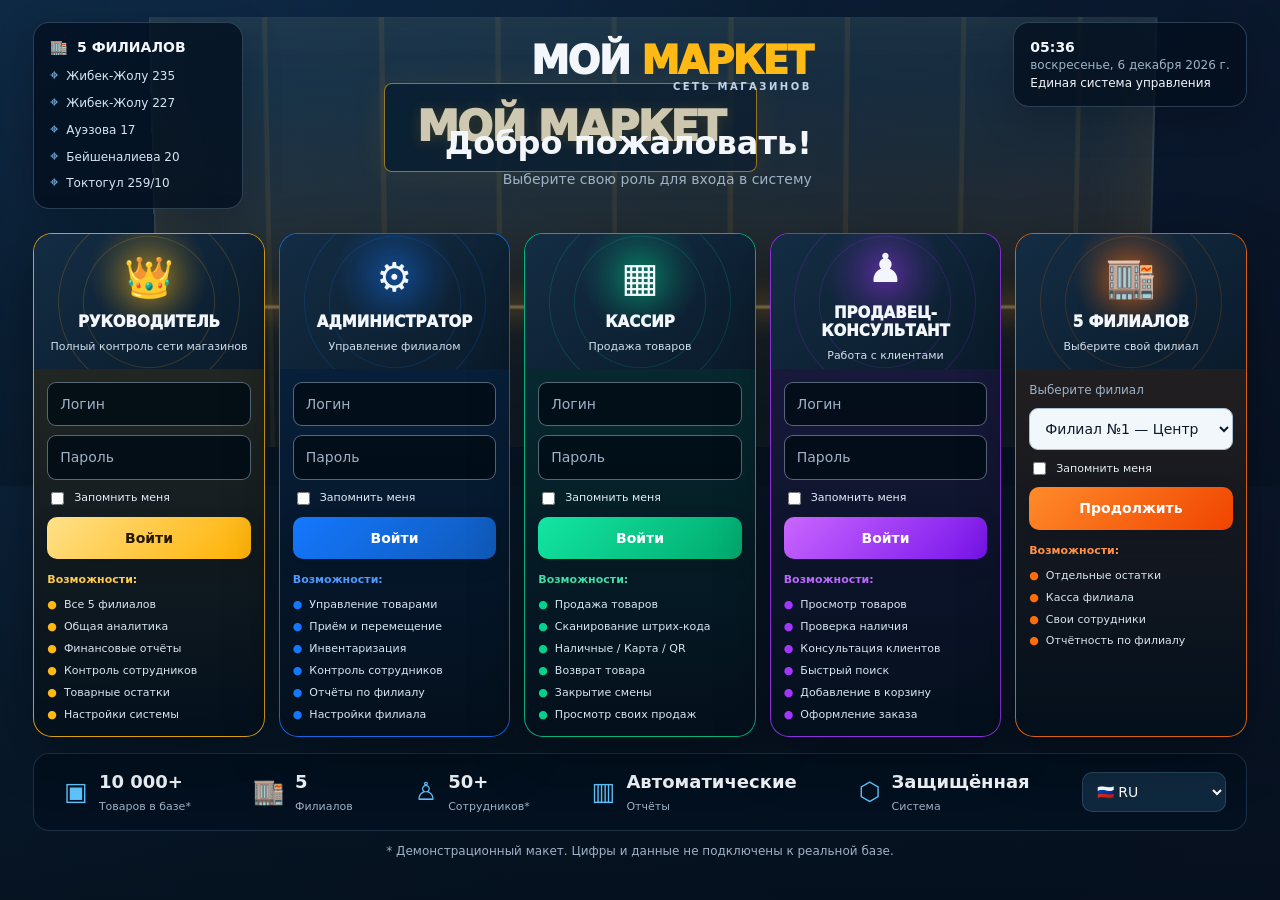
==== index.html @ 7954edba "Add files via upload" ====
<!doctype html>
<html lang="ru">
<head>
<meta charset="utf-8">
<meta name="viewport" content="width=device-width, initial-scale=1">
<meta name="theme-color" content="#071525">
<title>МОЙ МАРКЕТ PRO — прототип</title>
<style>
:root{--bg:#071321;--panel:#0b1d30;--panel2:#102841;--line:rgba(151,190,225,.19);--text:#f3f7fb;--muted:#9eb2c7;--gold:#ffb914;--blue:#1478ff;--green:#00d28b;--purple:#a435ff;--orange:#ff6d0a;--danger:#ff5364;--radius:18px;--shadow:0 18px 55px rgba(0,0,0,.28)}
*{box-sizing:border-box}html{min-height:100%;background:var(--bg)}body{margin:0;color:var(--text);font:14px/1.45 Inter,ui-sans-serif,system-ui,-apple-system,"Segoe UI",Roboto,Arial,sans-serif;background:radial-gradient(ellipse at 12% -5%,#1a4775 0,transparent 34%),radial-gradient(ellipse at 96% 5%,#26355e 0,transparent 27%),linear-gradient(145deg,#071321,#0a1b2e 55%,#081321);min-height:100vh}button,input,select{font:inherit}button{cursor:pointer}button:focus-visible,input:focus-visible,select:focus-visible{outline:2px solid #67b7ff;outline-offset:2px}.hidden{display:none!important}.muted{color:var(--muted)}.small{font-size:12px}.eyebrow{letter-spacing:.14em;text-transform:uppercase;color:#8fc9ff;font-size:11px;font-weight:800}.brand{font-weight:950;letter-spacing:-.04em;font-size:clamp(25px,3vw,40px);line-height:1}.brand span{color:var(--gold)}.brand-sub{font-size:10px;letter-spacing:.25em;font-weight:800;color:#c0d4e9;text-transform:uppercase}.glass{background:linear-gradient(145deg,rgba(12,32,53,.88),rgba(5,18,31,.9));border:1px solid var(--line);box-shadow:var(--shadow);backdrop-filter:blur(18px)}
/* Login */
.login-wrap{min-height:100vh;padding:22px clamp(12px,2.6vw,36px) 18px;position:relative;isolation:isolate;overflow:hidden}.login-wrap:before{content:"";position:absolute;inset:0;z-index:-2;background:linear-gradient(180deg,rgba(3,13,24,.03),rgba(3,13,24,.8)),linear-gradient(110deg,#143658,#0b2036 50%,#111c36)}.store-scene{position:absolute;z-index:-1;inset:0 0 auto;height:54vh;min-height:360px;overflow:hidden;opacity:.8;pointer-events:none;background:linear-gradient(90deg,rgba(2,11,21,.32),rgba(3,11,22,.08),rgba(2,11,21,.3))}.store-scene:before{content:"";position:absolute;left:12%;right:10%;top:4%;height:88%;border:2px solid rgba(175,209,238,.18);border-bottom:0;transform:perspective(700px) rotateX(-2deg);background:repeating-linear-gradient(90deg,transparent 0 11%,rgba(255,183,53,.1) 11.2% 11.6%),linear-gradient(180deg,rgba(29,65,94,.55),rgba(255,173,54,.15) 62%,rgba(8,23,38,.6));box-shadow:inset 0 0 75px rgba(255,185,54,.12)}.store-scene:after{content:"МОЙ МАРКЕТ";position:absolute;top:17%;left:30%;padding:13px 32px;border:1px solid rgba(255,186,34,.7);border-radius:8px;background:linear-gradient(115deg,rgba(10,30,48,.95),rgba(17,34,48,.85));color:#fff2d0;font-size:clamp(20px,4vw,42px);font-weight:950;letter-spacing:-.04em;text-shadow:0 2px 14px rgba(255,179,0,.22);box-shadow:0 0 32px rgba(255,174,21,.1)}.store-scene .light{position:absolute;height:2px;background:#ffd179;filter:blur(1px);box-shadow:0 0 24px 6px rgba(255,171,52,.45);top:63%;left:7%;right:5%}.login-top{display:flex;justify-content:space-between;gap:18px;align-items:flex-start;max-width:1580px;margin:0 auto 24px}.branch-glance,.time-glance{border:1px solid rgba(157,194,228,.25);background:rgba(3,16,30,.8);padding:14px 16px;border-radius:16px;min-width:210px;box-shadow:0 12px 40px #0003}.branch-glance strong{font-size:14px}.branch-list{display:grid;gap:5px;margin-top:8px;color:#d7e5f2;font-size:12px}.branch-list span:before{content:"⌖";color:#8bc7ff;margin-right:8px;font-size:15px}.welcome{text-align:right;align-self:center}.welcome h1{font-size:clamp(20px,2.5vw,32px);margin:0 0 3px}.role-grid{display:grid;grid-template-columns:repeat(5,minmax(0,1fr));gap:14px;max-width:1580px;margin:0 auto;align-items:stretch}.role-card{--accent:var(--gold);border:1px solid color-mix(in srgb,var(--accent),transparent 18%);border-radius:19px;overflow:hidden;background:linear-gradient(180deg,color-mix(in srgb,var(--accent),#081727 85%),rgba(4,16,28,.96));box-shadow:0 18px 55px #0005;min-width:0;display:flex;flex-direction:column;position:relative;transition:transform .2s,border-color .2s,box-shadow .2s}.role-card:hover{transform:translateY(-4px);box-shadow:0 25px 65px #0008}.role-art{height:135px;display:flex;align-items:center;justify-content:center;flex-direction:column;gap:8px;position:relative;overflow:hidden;background:radial-gradient(circle at 50% 30%,color-mix(in srgb,var(--accent),transparent 65%),transparent 40%),linear-gradient(145deg,#142d44,#0a1b2b)}.role-art:before,.role-art:after{content:"";position:absolute;border:1px solid color-mix(in srgb,var(--accent),transparent 70%);border-radius:50%;width:180px;height:180px;transform:rotate(-24deg);opacity:.6}.role-art:after{width:130px;height:130px}.role-icon{font-size:40px;z-index:1;filter:drop-shadow(0 0 14px color-mix(in srgb,var(--accent),transparent 50%))}.role-name{font-weight:950;font-size:15px;text-align:center;line-height:1.15;z-index:1}.role-desc{font-size:11px;color:#d1dfed;text-align:center;z-index:1}.role-body{padding:13px;display:flex;flex-direction:column;gap:9px;flex:1}.field{width:100%;background:rgba(2,12,22,.86);border:1px solid rgba(188,214,235,.45);border-radius:9px;color:#fff;padding:11px 12px;min-width:0}.field::placeholder{color:#9fb1c5}.remember{font-size:11px;display:flex;gap:7px;align-items:center;color:#e2edf7}.remember input{accent-color:var(--accent)}.btn{border:0;border-radius:10px;padding:11px 13px;color:white;font-weight:850;background:linear-gradient(135deg,var(--blue),#0955d4);box-shadow:0 6px 20px #0002;transition:filter .15s,transform .15s}.btn:hover{filter:brightness(1.1);transform:translateY(-1px)}.btn.gold{color:#251800;background:linear-gradient(135deg,#ffe18a,#ffb100)}.btn.green{background:linear-gradient(135deg,#13e6a2,#00a96d)}.btn.purple{background:linear-gradient(135deg,#ca66ff,#7613ea)}.btn.orange{background:linear-gradient(135deg,#ff8b2a,#f04400)}.btn.dark{background:#142b42;border:1px solid var(--line);box-shadow:none}.feature-title{font-size:11px;font-weight:900;color:color-mix(in srgb,var(--accent),white 25%);margin:4px 0 0}.features{display:grid;gap:6px;font-size:11px;color:#d7e5f1}.features div{display:flex;gap:7px;align-items:flex-start}.features b{color:var(--accent)}.branch-select{width:100%;background:#f2f7fb;color:#0c1b2b;padding:11px;border-radius:9px;border:1px solid #a9bfd2}.login-footer{max-width:1580px;margin:16px auto 0;border:1px solid var(--line);border-radius:16px;background:rgba(3,17,31,.88);padding:15px 20px;display:flex;align-items:center;justify-content:space-between;gap:12px;flex-wrap:wrap}.footer-stat{display:flex;gap:11px;align-items:center;padding:0 10px}.footer-stat .ico{font-size:25px;color:#60c5ff}.footer-stat strong{font-size:18px;display:block}.footer-stat span{font-size:11px;color:var(--muted)}.lang-select{background:#10283e;color:#fff;border:1px solid var(--line);padding:10px;border-radius:10px}
/* App */
.app-shell{min-height:100vh;display:grid;grid-template-columns:245px minmax(0,1fr)}.sidebar{background:rgba(4,16,29,.96);border-right:1px solid var(--line);padding:22px 14px;position:sticky;top:0;height:100vh;overflow:auto;display:flex;flex-direction:column;gap:22px}.side-brand{padding:0 10px}.side-brand .brand{font-size:25px}.side-label{font-size:10px;color:#7593af;font-weight:900;letter-spacing:.15em;text-transform:uppercase;padding:0 12px}.nav{display:grid;gap:5px}.nav button{display:flex;align-items:center;gap:12px;text-align:left;color:#b6c8d9;border:1px solid transparent;background:transparent;border-radius:10px;padding:11px 12px}.nav button .nav-ico{width:20px;text-align:center;font-size:17px}.nav button:hover,.nav button.active{background:linear-gradient(90deg,rgba(20,120,255,.23),rgba(20,120,255,.06));color:#fff;border-color:rgba(82,160,255,.18)}.nav button.active{box-shadow:inset 3px 0 #2785ff}.side-user{margin-top:auto;border:1px solid var(--line);background:#0b1f33;border-radius:13px;padding:12px;display:flex;gap:10px;align-items:center}.avatar{width:36px;height:36px;border-radius:12px;display:grid;place-items:center;background:linear-gradient(135deg,#ffcf51,#ee8e05);color:#271800;font-weight:950}.topbar{height:76px;border-bottom:1px solid var(--line);display:flex;align-items:center;justify-content:space-between;gap:15px;padding:0 clamp(16px,2.5vw,34px);background:rgba(5,19,33,.7);position:sticky;top:0;z-index:5;backdrop-filter:blur(15px)}.top-title{font-weight:900;font-size:18px}.top-actions{display:flex;gap:9px;align-items:center}.pill{display:inline-flex;gap:7px;align-items:center;border:1px solid var(--line);background:#10263b;color:#d8e5f0;padding:8px 11px;border-radius:10px;font-size:12px}.online-dot{width:7px;height:7px;border-radius:50%;background:#00d28b;box-shadow:0 0 10px #00d28b}.app-main{min-width:0}.content{padding:24px clamp(14px,2.4vw,32px) 40px;max-width:1800px;margin:auto}.page-head{display:flex;justify-content:space-between;align-items:flex-start;gap:18px;margin-bottom:21px;flex-wrap:wrap}.page-head h1{font-size:clamp(23px,2.3vw,34px);margin:0 0 4px;letter-spacing:-.03em}.page-head p{margin:0;color:var(--muted)}.actions{display:flex;gap:8px;align-items:center;flex-wrap:wrap}.select,.search{background:#0b1c2e;color:#eff7ff;border:1px solid var(--line);border-radius:10px;padding:10px 12px}.search{min-width:min(280px,100%)}.metric-grid{display:grid;grid-template-columns:repeat(4,minmax(0,1fr));gap:13px;margin-bottom:17px}.metric{background:linear-gradient(145deg,#112940,#0a1b2d);border:1px solid var(--line);border-radius:15px;padding:17px;min-width:0;position:relative;overflow:hidden}.metric:after{content:"";position:absolute;width:95px;height:95px;border-radius:50%;right:-38px;top:-42px;background:var(--glow,rgba(20,120,255,.12));filter:blur(3px)}.metric-top{color:#a7bbce;font-size:12px;display:flex;align-items:center;justify-content:space-between;gap:8px}.metric-icon{font-size:19px}.metric-value{font-size:clamp(21px,2.2vw,30px);font-weight:950;letter-spacing:-.03em;margin:12px 0 5px}.trend{font-size:11px;color:#16e5a2}.metric-note{font-size:11px;color:var(--muted)}.panels{display:grid;grid-template-columns:minmax(0,1.55fr) minmax(260px,1fr);gap:14px;margin-bottom:16px}.panel{background:linear-gradient(145deg,rgba(15,37,58,.96),rgba(8,24,40,.96));border:1px solid var(--line);border-radius:15px;min-width:0;overflow:hidden}.panel-head{padding:15px 17px;border-bottom:1px solid var(--line);display:flex;align-items:center;justify-content:space-between;gap:10px}.panel-head h3{margin:0;font-size:14px}.panel-body{padding:16px}.chart{height:205px;display:flex;align-items:flex-end;gap:clamp(7px,1.2vw,18px);padding:12px 6px 23px;border-bottom:1px solid #28415a;background:repeating-linear-gradient(to bottom,transparent 0 48px,rgba(122,163,197,.12) 49px 50px);position:relative}.bar-group{height:100%;flex:1;display:flex;align-items:flex-end;gap:4px;position:relative;min-width:0}.bar{flex:1;min-width:5px;border-radius:5px 5px 1px 1px;background:linear-gradient(180deg,#55b8ff,#116df2);box-shadow:0 0 15px rgba(30,127,255,.15)}.bar.alt{background:linear-gradient(180deg,#17e7ae,#009b70)}.bar-label{position:absolute;bottom:-21px;left:50%;transform:translateX(-50%);font-size:10px;color:#8fa8bf;white-space:nowrap}.legend{display:flex;gap:16px;font-size:11px;color:#b2c4d5}.legend span:before{content:"";display:inline-block;width:8px;height:8px;border-radius:3px;background:#2588ff;margin-right:6px}.legend span+span:before{background:#00d39b}.branch-performance{display:grid;gap:15px}.branch-row{display:grid;grid-template-columns:80px minmax(0,1fr) 85px;gap:10px;align-items:center;font-size:12px}.branch-track{height:8px;background:#20374d;border-radius:99px;overflow:hidden}.branch-fill{height:100%;border-radius:99px;background:linear-gradient(90deg,#1677ff,#53c8ff)}.branch-val{text-align:right;color:#eaf4fd;font-weight:800;font-size:11px}.table-wrap{overflow:auto}table{border-collapse:collapse;width:100%;min-width:650px}th,td{padding:12px 13px;text-align:left;border-bottom:1px solid rgba(145,182,213,.13);white-space:nowrap}th{font-size:10px;text-transform:uppercase;letter-spacing:.07em;color:#8ba5bc;background:rgba(4,17,29,.35)}td{font-size:12px;color:#d9e6f2}tbody tr:hover{background:#102a43}.product-cell{display:flex;align-items:center;gap:10px}.product-thumb{width:38px;height:38px;border-radius:10px;border:1px solid var(--line);background:linear-gradient(145deg,#203d56,#10253a);display:grid;place-items:center;font-size:20px;flex-shrink:0}.badge{display:inline-flex;align-items:center;border-radius:7px;padding:4px 7px;font-size:10px;font-weight:800}.badge.good{color:#31e6a9;background:rgba(0,210,139,.12)}.badge.warn{color:#ffd267;background:rgba(255,185,20,.13)}.badge.bad{color:#ff8891;background:rgba(255,83,100,.13)}.table-actions{display:flex;gap:8px;align-items:center;justify-content:flex-end}.toolbar{display:flex;gap:9px;flex-wrap:wrap;padding:15px;border-bottom:1px solid var(--line)}.toolbar .search{flex:1;min-width:210px}.empty-state{padding:40px 20px;text-align:center;color:var(--muted)}.two-col{display:grid;grid-template-columns:1fr 1fr;gap:14px}.form-grid{display:grid;grid-template-columns:repeat(2,minmax(0,1fr));gap:13px}.form-row{display:grid;gap:6px}.form-row label{font-size:12px;color:#a9bfd2}.form-row input,.form-row select{width:100%;background:#081827;color:#eff8ff;border:1px solid var(--line);border-radius:9px;padding:11px}.summary-line{display:flex;justify-content:space-between;gap:10px;padding:9px 0;border-bottom:1px solid rgba(145,182,213,.13)}.summary-line:last-child{border-bottom:0}.cart-total{display:flex;justify-content:space-between;align-items:center;margin:12px 0;font-size:20px;font-weight:950}.notice{border:1px solid rgba(255,185,20,.23);background:rgba(255,185,20,.07);color:#ffdc8e;border-radius:12px;padding:13px;font-size:12px}.toast{position:fixed;right:20px;bottom:20px;z-index:20;max-width:360px;background:#102b42;color:#fff;border:1px solid rgba(115,192,255,.35);border-radius:12px;padding:13px 16px;box-shadow:var(--shadow);animation:slidein .2s ease}@keyframes slidein{from{transform:translateY(8px);opacity:0}to{transform:translateY(0);opacity:1}}.mobile-menu{display:none}
@media(max-width:1250px){.role-grid{grid-template-columns:repeat(3,minmax(0,1fr))}.role-card:nth-child(4),.role-card:nth-child(5){min-height:0}.metric-grid{grid-template-columns:repeat(2,minmax(0,1fr))}.app-shell{grid-template-columns:215px minmax(0,1fr)}}
@media(max-width:850px){.login-top{flex-wrap:wrap}.branch-glance{min-width:unset;flex:1}.welcome{width:100%;text-align:left}.role-grid{grid-template-columns:repeat(2,minmax(0,1fr))}.role-art{height:115px}.app-shell{grid-template-columns:1fr}.sidebar{position:fixed;z-index:15;top:0;left:0;width:265px;transform:translateX(-105%);transition:transform .2s;height:100vh;box-shadow:var(--shadow)}.sidebar.open{transform:translateX(0)}.mobile-menu{display:inline-flex}.topbar{height:66px}.panels,.two-col{grid-template-columns:1fr}.content{padding-top:18px}}
@media(max-width:520px){.login-wrap{padding:12px}.store-scene{height:310px;min-height:0}.store-scene:after{left:7%;top:30%;font-size:24px}.login-top{margin-bottom:14px}.branch-glance{width:100%;flex:auto}.time-glance{display:none}.role-grid{grid-template-columns:1fr}.role-card{display:grid;grid-template-columns:100px minmax(0,1fr)}.role-art{height:100%;min-height:265px}.role-icon{font-size:31px}.role-name{font-size:11px;padding:0 7px}.role-desc{font-size:10px;padding:0 7px}.role-body{padding:11px}.features{gap:4px}.features div{font-size:10px}.login-footer{padding:11px;gap:8px}.footer-stat{padding:4px}.footer-stat .ico{font-size:20px}.footer-stat strong{font-size:15px}.footer-stat span{font-size:10px}.metric-grid{gap:8px}.metric{padding:12px}.metric-value{font-size:21px}.top-title{font-size:14px}.top-actions .pill.branch-pill{display:none}.form-grid{grid-template-columns:1fr}.branch-row{grid-template-columns:65px minmax(0,1fr) 68px}.page-head{margin-bottom:15px}}
</style>
</head>
<body>
<div id="loginScreen" class="login-wrap">
  <div class="store-scene"><div class="light"></div></div>
  <header class="login-top">
    <div class="branch-glance"><strong>🏬 &nbsp;5 ФИЛИАЛОВ</strong><div class="branch-list"><span>Жибек-Жолу 235</span><span>Жибек-Жолу 227</span><span>Ауэзова 17</span><span>Бейшеналиева 20</span><span>Токтогул 259/10</span></div></div>
    <div class="welcome"><div class="brand">МОЙ <span>МАРКЕТ</span></div><div class="brand-sub">СЕТЬ МАГАЗИНОВ</div><h1 style="margin-top:25px">Добро пожаловать!</h1><div class="muted">Выберите свою роль для входа в систему</div></div>
    <div class="time-glance"><strong id="clock">--:--</strong><div class="muted small" id="date">Загрузка даты…</div><div class="small">Единая система управления</div></div>
  </header>
  <main class="role-grid" id="roleGrid"></main>
  <footer class="login-footer">
    <div class="footer-stat"><div class="ico">▣</div><div><strong>10 000+</strong><span>Товаров в базе*</span></div></div>
    <div class="footer-stat"><div class="ico">🏬</div><div><strong>5</strong><span>Филиалов</span></div></div>
    <div class="footer-stat"><div class="ico">♙</div><div><strong>50+</strong><span>Сотрудников*</span></div></div>
    <div class="footer-stat"><div class="ico">▥</div><div><strong>Автоматические</strong><span>Отчёты</span></div></div>
    <div class="footer-stat"><div class="ico">⬡</div><div><strong>Защищённая</strong><span>Система</span></div></div>
    <select class="lang-select" aria-label="Язык"><option>🇷🇺 RU</option><option>🇰🇬 KG (макет)</option></select>
  </footer>
  <p class="small muted" style="text-align:center;margin:12px 0 0">* Демонстрационный макет. Цифры и данные не подключены к реальной базе.</p>
</div>
<div id="appScreen" class="app-shell hidden">
  <aside id="sidebar" class="sidebar">
    <div class="side-brand"><div class="brand">МОЙ <span>МАРКЕТ</span></div><div class="brand-sub">PRO · УПРАВЛЕНИЕ</div></div>
    <div><div class="side-label">Рабочее пространство</div><nav class="nav" id="nav"></nav></div>
    <div class="side-user"><div class="avatar" id="avatar">ММ</div><div style="min-width:0"><strong id="userName">Демо-пользователь</strong><div class="muted small" id="userRole">Руководитель</div></div><button class="btn dark" style="margin-left:auto;padding:7px 9px" id="logoutBtn" title="Выйти">↪</button></div>
  </aside>
  <section class="app-main">
    <header class="topbar"><div style="display:flex;align-items:center;gap:12px;min-width:0"><button id="menuBtn" class="btn dark mobile-menu" aria-label="Меню">☰</button><div><div class="top-title" id="topTitle">Главная панель</div><div class="muted small" id="topSubtitle">Обзор сети магазинов</div></div></div><div class="top-actions"><span class="pill branch-pill">🏬 <span id="topBranch">Все филиалы</span></span><span class="pill"><span class="online-dot"></span> Демо-режим</span></div></header>
    <main class="content" id="content"></main>
  </section>
</div>
<div id="toast" class="toast hidden" role="status"></div>
<script>
const BRANCHES=["Филиал №1 — Центр","Филиал №2 — Восток","Филиал №3 — Юг","Филиал №4 — Запад","Филиал №5 — Сити"];
const ROLES=[
 {id:'director',name:'РУКОВОДИТЕЛЬ',desc:'Полный контроль сети магазинов',icon:'👑',accent:'#ffb914',btn:'gold',features:['Все 5 филиалов','Общая аналитика','Финансовые отчёты','Контроль сотрудников','Товарные остатки','Настройки системы']},
 {id:'admin',name:'АДМИНИСТРАТОР',desc:'Управление филиалом',icon:'⚙️',accent:'#1478ff',btn:'',features:['Управление товарами','Приём и перемещение','Инвентаризация','Контроль сотрудников','Отчёты по филиалу','Настройки филиала']},
 {id:'cashier',name:'КАССИР',desc:'Продажа товаров',icon:'▦',accent:'#00d28b',btn:'green',features:['Продажа товаров','Сканирование штрих-кода','Наличные / Карта / QR','Возврат товара','Закрытие смены','Просмотр своих продаж']},
 {id:'seller',name:'ПРОДАВЕЦ-КОНСУЛЬТАНТ',desc:'Работа с клиентами',icon:'♟',accent:'#a435ff',btn:'purple',features:['Просмотр товаров','Проверка наличия','Консультация клиентов','Быстрый поиск','Добавление в корзину','Оформление заказа']},
 {id:'branch',name:'5 ФИЛИАЛОВ',desc:'Выберите свой филиал',icon:'🏬',accent:'#ff6d0a',btn:'orange',features:['Отдельные остатки','Касса филиала','Свои сотрудники','Отчётность по филиалу']}
];
const PRODUCTS=[
 {id:'MM-0001',barcode:'6971234567890',name:'Казан 5 л',cat:'Казаны',price:1500,cost:1050,stock:[12,8,7,14,9],icon:'🍲'},
 {id:'MM-0002',barcode:'6971234567891',name:'Казан 8 л',cat:'Казаны',price:2200,cost:1600,stock:[7,10,3,8,5],icon:'🍲'},
 {id:'MM-0003',barcode:'6971234567892',name:'Чайник электрический',cat:'Техника',price:1300,cost:870,stock:[15,6,9,4,11],icon:'🫖'},
 {id:'MM-0004',barcode:'6971234567893',name:'Набор посуды',cat:'Посуда',price:2800,cost:1900,stock:[6,11,4,3,12],icon:'🍽️'},
 {id:'MM-0005',barcode:'6971234567894',name:'Сковорода 28 см',cat:'Посуда',price:1100,cost:650,stock:[20,8,17,6,9],icon:'🍳'},
 {id:'MM-0006',barcode:'6971234567895',name:'Термос 1 л',cat:'Термосы',price:900,cost:520,stock:[18,9,4,6,10],icon:'♨️'},
 {id:'MM-0007',barcode:'6971234567896',name:'Нож кухонный',cat:'Ножи',price:350,cost:180,stock:[25,18,9,15,7],icon:'🔪'},
 {id:'MM-0008',barcode:'6971234567897',name:'Ложки, набор',cat:'Столовые приборы',price:450,cost:260,stock:[30,12,14,19,8],icon:'🥄'},
 {id:'MM-0009',barcode:'6971234567898',name:'Блендер',cat:'Техника',price:1900,cost:1350,stock:[5,7,8,2,6],icon:'🥤'},
 {id:'MM-0010',barcode:'6971234567899',name:'Микроволновая печь',cat:'Техника',price:8700,cost:6900,stock:[2,3,1,4,0],icon:'📦'}
];
const fmt=n=>Number(n||0).toLocaleString('ru-RU')+' сом';
let currentRole=null,currentBranch=0,currentPage='dashboard',cart=[],searchTerm='',toastTimer;
const ROLE_NAV={director:[['dashboard','▦','Главная'],['analytics','▥','Аналитика'],['branches','🏬','Филиалы'],['sales','↗','Продажи'],['products','▣','Товары'],['stock','▤','Склад'],['staff','♙','Сотрудники'],['finance','₸','Финансы'],['reports','▧','Отчёты'],['settings','⚙','Настройки']],admin:[['dashboard','▦','Главная'],['products','▣','Товары'],['stock','▤','Склад'],['sales','↗','Продажи'],['staff','♙','Сотрудники'],['reports','▧','Отчёты'],['settings','⚙','Настройки']],cashier:[['pos','▦','Касса'],['sales','↗','Мои продажи'],['shift','◷','Смена'],['products','▣','Поиск товара']],seller:[['products','▣','Каталог товаров'],['stock','▤','Наличие'],['orders','🛒','Заказы']]};
function renderRoleCards(){const grid=document.getElementById('roleGrid');grid.innerHTML=ROLES.map(r=>`<article class="role-card" style="--accent:${r.accent}"><div class="role-art"><div class="role-icon">${r.icon}</div><div class="role-name">${r.name}</div><div class="role-desc">${r.desc}</div></div><div class="role-body">${r.id==='branch'?`<label class="small muted" for="loginBranch">Выберите филиал</label><select id="loginBranch" class="branch-select">${BRANCHES.map((b,i)=>`<option value="${i}">${b}</option>`).join('')}</select>`:`<input class="field" id="login-${r.id}" placeholder="Логин" autocomplete="username"><input class="field" id="pass-${r.id}" type="password" placeholder="Пароль" autocomplete="current-password">`}<label class="remember"><input type="checkbox"> Запомнить меня</label><button class="btn ${r.btn}" style="--unused:0;background:${r.btn?'':'linear-gradient(135deg,'+r.accent+',color-mix(in srgb,'+r.accent+',#082036 35%))'}" data-role="${r.id}">${r.id==='branch'?'Продолжить':'Войти'}</button><div class="feature-title">Возможности:</div><div class="features">${r.features.map(f=>`<div><b>●</b><span>${f}</span></div>`).join('')}</div></div></article>`).join('');grid.querySelectorAll('[data-role]').forEach(btn=>btn.addEventListener('click',()=>enterRole(btn.dataset.role)));}
function enterRole(id){const role=ROLES.find(r=>r.id===id);currentRole=role;if(id==='branch'){const sel=document.getElementById('loginBranch');currentBranch=Number(sel?.value||0);currentRole=ROLES.find(r=>r.id==='admin');}else if(id!=='director'){const login=document.getElementById('login-'+id)?.value.trim();const password=document.getElementById('pass-'+id)?.value; if(!login||!password){showToast('Для демонстрационного входа введите любой логин и пароль.');return;}}else {const login=document.getElementById('login-director')?.value.trim();const password=document.getElementById('pass-director')?.value;if(!login||!password){showToast('Для демонстрационного входа введите любой логин и пароль.');return;}}document.getElementById('loginScreen').classList.add('hidden');document.getElementById('appScreen').classList.remove('hidden');document.getElementById('userName').textContent=id==='director'?'Демо-руководитель':id==='branch'?'Демо-администратор':'Демо-сотрудник';document.getElementById('userRole').textContent=role.name;document.getElementById('avatar').textContent=role.icon;document.getElementById('topBranch').textContent=id==='director'?'Все филиалы':BRANCHES[currentBranch];currentPage=id==='cashier'?'pos':'dashboard';buildNav();renderPage();}
function buildNav(){const nav=document.getElementById('nav');const list=ROLE_NAV[currentRole?.id]||ROLE_NAV.admin;nav.innerHTML=list.map(([id,ico,label])=>`<button data-page="${id}" class="${currentPage===id?'active':''}"><span class="nav-ico">${ico}</span><span>${label}</span></button>`).join('');nav.querySelectorAll('[data-page]').forEach(b=>b.addEventListener('click',()=>{currentPage=b.dataset.page;document.getElementById('sidebar').classList.remove('open');buildNav();renderPage();}));}
function pageTitle(){const map={dashboard:['Главная панель','Обзор сети магазинов'],analytics:['Аналитика','Ключевые показатели и динамика'],branches:['Филиалы','Сравнение работы торговых точек'],sales:['Продажи','Журнал демонстрационных операций'],products:['Каталог товаров','Поиск, цены, штрих-коды и категории'],stock:['Склад и остатки','Наличие товаров по филиалам'],staff:['Сотрудники','Роли и доступ к системе'],finance:['Финансы','Сводные финансовые показатели'],reports:['Отчёты','Формирование и отправка отчётов'],settings:['Настройки','Параметры демонстрационного интерфейса'],pos:['Касса (POS)','Продажа товаров по штрих-коду'],shift:['Смена кассира','Открытие и закрытие смены'],orders:['Заказы','Демонстрационные заказы']};return map[currentPage]||map.dashboard;}
function renderPage(){const [title,sub]=pageTitle();document.getElementById('topTitle').textContent=title;document.getElementById('topSubtitle').textContent=sub;const content=document.getElementById('content');const views={dashboard:dashboardView,analytics:dashboardView,branches:branchesView,sales:salesView,products:productsView,stock:stockView,staff:staffView,finance:financeView,reports:reportsView,settings:settingsView,pos:posView,shift:shiftView,orders:ordersView};content.innerHTML=(views[currentPage]||dashboardView)();wirePage();}
function dashboardView(){return `<div class="page-head"><div><div class="eyebrow">ПАНЕЛЬ УПРАВЛЕНИЯ</div><h1>Добрый день, руководитель 👋</h1><p>Сводная информация по работе «Мой Маркет»</p></div><div class="actions"><select class="select" id="dashBranch"><option value="all">Все филиалы</option>${BRANCHES.map((b,i)=>`<option value="${i}">${b}</option>`).join('')}</select><button class="btn" data-action="reports">↧ Отчёт за день</button></div></div><section class="metric-grid"><div class="metric" style="--glow:#155caa55"><div class="metric-top">Общая выручка <span class="metric-icon">₸</span></div><div class="metric-value" id="mRevenue">5 482 300 сом</div><div class="trend">↗ 12,4%</div><div class="metric-note">к прошлому периоду · демо</div></div><div class="metric" style="--glow:#00c78a33"><div class="metric-top">Расчётная валовая прибыль <span class="metric-icon">↗</span></div><div class="metric-value">1 246 700 сом</div><div class="trend">↗ 8,3%</div><div class="metric-note">по заданной себестоимости · демо</div></div><div class="metric" style="--glow:#a435ff35"><div class="metric-top">Количество продаж <span class="metric-icon">▤</span></div><div class="metric-value">3 582</div><div class="trend">↗ 5,1%</div><div class="metric-note">за выбранный период · демо</div></div><div class="metric" style="--glow:#ffb91433"><div class="metric-top">Средний чек <span class="metric-icon">◉</span></div><div class="metric-value">1 531 сом</div><div class="trend">↗ 3,6%</div><div class="metric-note">за выбранный период · демо</div></div></section><section class="panels"><div class="panel"><div class="panel-head"><h3>Динамика продаж</h3><div class="legend"><span>Выручка</span><span>Прибыль</span></div></div><div class="panel-body"><div class="chart">${[24,34,27,45,39,52,46,62,54,58,66,49,72,68,81,74,89,78,95,82,100,90,108,98].map((h,i)=>`<div class="bar-group"><div class="bar" style="height:${Math.min(h,100)}%"></div><div class="bar alt" style="height:${Math.max(8,h*.3)}%"></div>${i%4===0?`<span class="bar-label">${i/4+1} мар.</span>`:''}</div>`).join('')}</div></div></div><div class="panel"><div class="panel-head"><h3>Продажи по филиалам</h3><span class="badge good">Демо</span></div><div class="panel-body"><div class="branch-performance">${[['№1 · Центр',1540000,100],['№2 · Восток',1205000,78],['№3 · Юг',986000,64],['№4 · Запад',874000,57],['№5 · Сити',877300,57]].map(([n,v,w])=>`<div class="branch-row"><span>${n}</span><div class="branch-track"><div class="branch-fill" style="width:${w}%"></div></div><span class="branch-val">${(v/1000).toFixed(0)} тыс.</span></div>`).join('')}</div><p class="small muted" style="margin:17px 0 0">Суммы демонстрационные и не отражают реальные продажи.</p></div></div></section><section class="panels"><div class="panel"><div class="panel-head"><h3>Популярные товары</h3><button class="btn dark" data-page="products">Весь каталог →</button></div><div class="table-wrap"><table><thead><tr><th>Товар</th><th>Продано, шт.</th><th>Выручка</th></tr></thead><tbody>${[['Казан 5 л',428,642000,'🍲'],['Чайник электрический',356,463600,'🫖'],['Набор посуды',298,447000,'🍽️'],['Сковорода 28 см',412,453200,'🍳'],['Термос 1 л',310,279000,'♨️']].map(x=>`<tr><td><div class="product-cell"><div class="product-thumb">${x[3]}</div><strong>${x[0]}</strong></div></td><td>${x[1]}</td><td>${fmt(x[2])}</td></tr>`).join('')}</tbody></table></div></div><div class="panel"><div class="panel-head"><h3>События и контроль</h3><span class="badge warn">Пример</span></div><div class="panel-body" style="display:grid;gap:12px"><div class="notice">⚠️ Микроволновая печь: остаток ниже порога в одном филиале.</div><div class="summary-line"><span>Ожидают приёмки</span><strong>3 документа</strong></div><div class="summary-line"><span>Не закрытые смены</span><strong>2</strong></div><div class="summary-line"><span>Последняя резервная копия</span><strong>Сегодня, 02:00*</strong></div><div class="small muted">* Демонстрационный статус, реальное резервное копирование не выполняется.</div></div></div></section>`}
function productsView(){return `<div class="page-head"><div><div class="eyebrow">ТОВАРНЫЙ СПРАВОЧНИК</div><h1>Каталог товаров</h1><p>Демонстрационные данные · предусмотрен импорт Excel/CSV</p></div><div class="actions"><button class="btn dark" data-action="import">⇧ Импорт Excel/CSV</button><button class="btn" data-action="newProduct">＋ Добавить товар</button></div></div><div class="panel"><div class="toolbar"><input id="productSearch" class="search" placeholder="⌕ Поиск по названию, коду или штрих-коду…" value="${escapeHtml(searchTerm)}"><select id="catFilter" class="select"><option value="all">Все категории</option>${[...new Set(PRODUCTS.map(p=>p.cat))].map(c=>`<option>${c}</option>`).join('')}</select><select id="stockFilter" class="select"><option value="all">Все остатки</option><option value="low">Мало на складе</option><option value="out">Нет в наличии</option></select></div><div class="table-wrap"><table><thead><tr><th></th><th>Код</th><th>Штрих-код</th><th>Наименование</th><th>Категория</th><th>Цена</th><th>Остаток в филиале</th><th>Статус</th></tr></thead><tbody id="productsRows">${productRows()}</tbody></table></div><div class="panel-head"><span class="muted small" id="productCount">Показано ${PRODUCTS.length} демо-товаров</span><span class="muted small">Для 10 000+ товаров нужен серверный импорт пакетами</span></div></div><div class="notice" style="margin-top:14px">Важно: Excel/CSV ещё не загружен. Здесь показаны только тестовые товары — они не являются вашим реальным каталогом.</div>`}
function productRows(){const s=searchTerm.toLowerCase();return PRODUCTS.filter(p=>(`${p.id} ${p.barcode} ${p.name} ${p.cat}`.toLowerCase().includes(s))).map(p=>{const qty=p.stock[currentBranch]??0;return `<tr><td><div class="product-thumb">${p.icon}</div></td><td>${p.id}</td><td>${p.barcode}</td><td><strong>${p.name}</strong></td><td>${p.cat}</td><td>${fmt(p.price)}</td><td>${qty} шт.</td><td><span class="badge ${qty===0?'bad':qty<4?'warn':'good'}">${qty===0?'Нет в наличии':qty<4?'Мало':'Активен'}</span></td></tr>`}).join('')||'<tr><td colspan="8"><div class="empty-state">Товары не найдены</div></td></tr>'}
function stockView(){return `<div class="page-head"><div><div class="eyebrow">УПРАВЛЕНИЕ ОСТАТКАМИ</div><h1>Склад и остатки</h1><p>Остатки по каждой торговой точке и движение товаров</p></div><div class="actions"><button class="btn dark" data-action="inventory">▤ Инвентаризация</button><button class="btn" data-action="transfer">⇄ Перемещение</button></div></div><div class="panel"><div class="panel-head"><h3>Остатки по филиалам</h3><select id="stockProduct" class="select">${PRODUCTS.map(p=>`<option value="${p.id}">${p.name}</option>`).join('')}</select></div><div class="table-wrap"><table><thead><tr><th>Филиал</th><th>Остаток</th><th>Резерв</th><th>Доступно</th><th>Статус</th></tr></thead><tbody id="stockRows"></tbody></table></div></div><div class="panel" style="margin-top:15px"><div class="panel-head"><h3>Последние движения товара</h3><span class="badge warn">Пример</span></div><div class="table-wrap"><table><thead><tr><th>Дата</th><th>Операция</th><th>Количество</th><th>Филиал</th><th>Ответственный</th></tr></thead><tbody><tr><td>16.10.2026 09:15</td><td><span class="badge good">Приход</span></td><td>+50</td><td>Центр</td><td>Администратор</td></tr><tr><td>16.10.2026 10:28</td><td>Продажа</td><td>-2</td><td>Восток</td><td>Кассир</td></tr><tr><td>16.10.2026 11:40</td><td>Перемещение</td><td>-5 / +5</td><td>Центр → Юг</td><td>Администратор</td></tr></tbody></table></div></div>`}
function wireStock(){const sel=document.getElementById('stockProduct');if(!sel)return;const draw=()=>{const p=PRODUCTS.find(x=>x.id===sel.value)||PRODUCTS[0];document.getElementById('stockRows').innerHTML=p.stock.map((q,i)=>`<tr><td>${BRANCHES[i]}</td><td>${q} шт.</td><td>0</td><td><strong>${q}</strong></td><td><span class="badge ${q===0?'bad':q<4?'warn':'good'}">${q===0?'Нет':q<4?'Мало':'В наличии'}</span></td></tr>`).join('')};sel.addEventListener('change',draw);draw()}
function posView(){return `<div class="page-head"><div><div class="eyebrow">ТОРГОВАЯ ОПЕРАЦИЯ</div><h1>Касса (POS)</h1><p>Демо-касса: сканирование и добавление тестовых товаров</p></div><div class="actions"><span class="pill">🏬 ${BRANCHES[currentBranch]}</span><span class="pill"><span class="online-dot"></span> Смена: демо</span></div></div><div class="two-col"><div class="panel"><div class="panel-head"><h3>Добавить товар</h3><span class="badge good">Сканер / поиск</span></div><div class="panel-body"><input id="posSearch" class="search" style="width:100%;margin-bottom:12px" placeholder="Штрих-код или название товара…"><div id="posProducts" style="display:grid;gap:8px">${posProductChoices()}</div></div></div><div class="panel"><div class="panel-head"><h3>Текущий чек</h3><button class="btn dark" data-action="clearCart">Очистить</button></div><div class="panel-body"><div id="cartItems">${cartHTML()}</div><div class="cart-total"><span>Итого</span><span id="cartTotal">${fmt(cart.reduce((a,x)=>a+x.price*x.qty,0))}</span></div><div class="actions" style="display:grid;grid-template-columns:repeat(3,1fr)"><button class="btn green" data-pay="Наличные">Наличные</button><button class="btn" data-pay="Карта">Карта</button><button class="btn purple" data-pay="QR">QR</button></div><p class="muted small">Кнопка оплаты имитирует чек в браузере; реальные платежи не выполняются.</p></div></div></div>`}
function posProductChoices(){return PRODUCTS.slice(0,8).map(p=>`<button class="pill" style="width:100%;justify-content:flex-start;padding:10px" data-add="${p.id}"><span style="font-size:22px">${p.icon}</span><span style="flex:1;text-align:left"><strong style="display:block;color:#fff">${p.name}</strong><span class="muted small">${p.barcode}</span></span><strong>${fmt(p.price)}</strong><span style="color:#5ed4ff;font-size:18px">＋</span></button>`).join('')}
function cartHTML(){if(!cart.length)return '<div class="empty-state">🛒<br>Чек пуст<br><span class="small">Добавьте товар из списка</span></div>';return cart.map(x=>`<div class="summary-line"><span style="flex:1">${x.icon} ${x.name}<div class="muted small">${fmt(x.price)} × ${x.qty}</div></span><span><button class="btn dark" style="padding:4px 8px" data-minus="${x.id}">−</button> <button class="btn dark" style="padding:4px 8px" data-plus="${x.id}">＋</button></span><strong>${fmt(x.price*x.qty)}</strong></div>`).join('')}
function salesView(){return `<div class="page-head"><div><div class="eyebrow">ЖУРНАЛ ОПЕРАЦИЙ</div><h1>Продажи</h1><p>История операций в демонстрационном режиме</p></div><button class="btn dark" data-action="export">⇩ Экспорт отчёта</button></div><div class="panel"><div class="toolbar"><input class="search" id="salesSearch" placeholder="Поиск по номеру чека или сотруднику…"><select class="select"><option>Сегодня</option><option>7 дней</option><option>Этот месяц</option></select></div><div class="table-wrap"><table><thead><tr><th>Чек</th><th>Дата и время</th><th>Филиал</th><th>Кассир</th><th>Оплата</th><th>Сумма</th><th>Статус</th></tr></thead><tbody id="salesRows">${salesRows()}</tbody></table></div></div>`}
function salesRows(){const rows=JSON.parse(sessionStorage.getItem('demoSales')||'[]');const base=[['MM-1042','16.10.2026 11:42','Центр','Демо-кассир','Карта',3650,'Завершён'],['MM-1041','16.10.2026 11:30','Восток','Демо-кассир','Наличные',2800,'Завершён'],['MM-1040','16.10.2026 11:18','Юг','Демо-кассир','QR',1900,'Завершён']];return [...rows,...base].map(r=>`<tr>${r.map((v,i)=>i===6?`<td><span class="badge good">${v}</span></td>`:`<td>${typeof v==='number'?fmt(v):v}</td>`).join('')}</tr>`).join('')}
function branchesView(){return `<div class="page-head"><div><div class="eyebrow">СЕТЬ МАГАЗИНОВ</div><h1>Филиалы</h1><p>Единый каталог, отдельные остатки и кассовые смены</p></div></div><section class="metric-grid">${BRANCHES.map((b,i)=>`<div class="metric"><div class="metric-top">${b}<span class="metric-icon">🏬</span></div><div class="metric-value">${[1540000,1205000,986000,874000,877300][i].toLocaleString('ru-RU')}</div><div class="metric-note">сом · демонстрационная выручка</div><div style="margin-top:13px"><span class="badge good">Демо-активен</span></div><button class="btn dark" style="width:100%;margin-top:13px" data-branch="${i}">Открыть филиал</button></div>`).join('')}</section><div class="notice">Каждый филиал должен иметь отдельные права доступа, кассу и складские остатки; здесь это показано в интерфейсе без серверной авторизации.</div>`}
function staffView(){return `<div class="page-head"><div><div class="eyebrow">КОМАНДА И ДОСТУП</div><h1>Сотрудники</h1><p>Роли и ограничения демонстрационной системы</p></div><button class="btn" data-action="newStaff">＋ Добавить сотрудника</button></div><div class="panel"><div class="table-wrap"><table><thead><tr><th>Сотрудник</th><th>Роль</th><th>Филиал</th><th>Доступ</th><th>Статус</th></tr></thead><tbody>${[['Азамат (демо)','Руководитель','Все филиалы','Все отчёты, настройки, аналитика'],['Администратор №1','Администратор','Центр','Каталог, склад, сотрудники филиала'],['Кассир №1','Кассир','Центр','Продажи, чек, своя смена'],['Продавец №1','Продавец-консультант','Восток','Каталог, наличие, заказы']].map((r,i)=>`<tr><td><div class="product-cell"><div class="avatar" style="width:30px;height:30px">${['А','А','К','П'][i]}</div><strong>${r[0]}</strong></div></td><td>${r[1]}</td><td>${r[2]}</td><td>${r[3]}</td><td><span class="badge good">Активен · демо</span></td></tr>`).join('')}</tbody></table></div></div><div class="notice" style="margin-top:14px">В реальной версии роли проверяются на сервере, пароли хранятся только в защищённом виде, а сессии имеют срок действия.</div>`}
function financeView(){return `<div class="page-head"><div><div class="eyebrow">ФИНАНСОВЫЙ КОНТРОЛЬ</div><h1>Финансы</h1><p>Кассовая дисциплина и расчётная прибыль</p></div></div><section class="metric-grid"><div class="metric"><div class="metric-top">Наличные · демо</div><div class="metric-value">2 140 500 сом</div><div class="metric-note">поступления по примеру</div></div><div class="metric"><div class="metric-top">Карта / QR · демо</div><div class="metric-value">3 341 800 сом</div><div class="metric-note">без привязки к банку</div></div><div class="metric"><div class="metric-top">Возвраты · демо</div><div class="metric-value">28 400 сом</div><div class="metric-note">пример для интерфейса</div></div><div class="metric"><div class="metric-top">Кассовая разница</div><div class="metric-value">0 сом</div><div class="metric-note">не реальные данные</div></div></section><div class="panel"><div class="panel-head"><h3>Правила расчёта</h3></div><div class="panel-body"><p>Выручка считается по завершённым продажам за вычетом возвратов. Валовая прибыль рассчитывается по себестоимости товаров. Для чистой прибыли дополнительно нужны аренда, зарплата, доставка, налоги и прочие расходы.</p></div></div>`}
function reportsView(){return `<div class="page-head"><div><div class="eyebrow">ОТЧЁТНОСТЬ</div><h1>Автоматические отчёты</h1><p>Настройка будущей отправки руководителю</p></div></div><div class="two-col"><div class="panel"><div class="panel-head"><h3>Формирование отчёта</h3></div><div class="panel-body"><div class="form-grid"><div class="form-row"><label>Тип отчёта</label><select id="reportType"><option>Сводка по всем филиалам</option><option>Продажи по филиалу</option><option>Остатки товаров</option><option>Кассовые смены</option><option>Продажи по сотрудникам</option></select></div><div class="form-row"><label>Период</label><select id="reportPeriod"><option>Сегодня</option><option>Вчера</option><option>Последние 7 дней</option><option>Текущий месяц</option></select></div><div class="form-row"><label>Филиал</label><select id="reportBranch"><option>Все филиалы</option>${BRANCHES.map(b=>`<option>${b}</option>`).join('')}</select></div><div class="form-row"><label>Формат</label><select id="reportFormat"><option>PDF (макет)</option><option>Excel / CSV (макет)</option></select></div></div><button class="btn" style="margin-top:16px" data-action="generateReport">Создать пример отчёта</button></div></div><div class="panel"><div class="panel-head"><h3>Каналы доставки</h3></div><div class="panel-body" style="display:grid;gap:12px"><div class="summary-line"><span>✉️ Email</span><span class="badge warn">Не подключён</span></div><div class="summary-line"><span>➤ Telegram</span><span class="badge warn">Не подключён</span></div><div class="summary-line"><span>📄 PDF / Excel</span><span class="badge good">Макет интерфейса</span></div><div class="notice">Чтобы включить автоматическую отправку, необходимо настроить серверный планировщик, адреса получателей и секретные токены.</div></div></div></div><div id="reportResult"></div>`}
function settingsView(){return `<div class="page-head"><div><div class="eyebrow">СИСТЕМНЫЕ ПАРАМЕТРЫ</div><h1>Настройки</h1><p>Демонстрационные параметры интерфейса</p></div></div><div class="two-col"><div class="panel"><div class="panel-head"><h3>Информация о системе</h3></div><div class="panel-body"><div class="summary-line"><span>Название</span><strong>Мой Маркет PRO</strong></div><div class="summary-line"><span>Количество филиалов</span><strong>5</strong></div><div class="summary-line"><span>План каталога</span><strong>10 000+ товаров</strong></div><div class="summary-line"><span>Статус</span><span class="badge warn">UI-прототип</span></div></div></div><div class="panel"><div class="panel-head"><h3>Безопасное внедрение</h3></div><div class="panel-body"><p>Перед реальным запуском необходимо подключить базу данных, серверную авторизацию, резервное копирование, аудит операций и права доступа для каждой роли.</p><button class="btn dark" data-action="exportDemo">Скачать демонстрационные данные (CSV)</button></div></div></div>`}
function shiftView(){return `<div class="page-head"><div><div class="eyebrow">КАССОВАЯ ДИСЦИПЛИНА</div><h1>Смена кассира</h1><p>Пример открытия и закрытия смены</p></div></div><div class="two-col"><div class="panel"><div class="panel-head"><h3>Текущая смена</h3><span class="badge warn">Демо</span></div><div class="panel-body"><div class="summary-line"><span>Кассир</span><strong>Демо-кассир</strong></div><div class="summary-line"><span>Филиал</span><strong>${BRANCHES[currentBranch]}</strong></div><div class="summary-line"><span>Начальный остаток</span><strong>5 000 сом</strong></div><div class="summary-line"><span>Продажи наличными</span><strong>12 400 сом</strong></div><div class="summary-line"><span>Продажи картой / QR</span><strong>18 600 сом</strong></div><button class="btn" style="width:100%;margin-top:15px" data-action="closeShift">Закрыть демо-смену</button></div></div><div class="panel"><div class="panel-head"><h3>Правильное закрытие</h3></div><div class="panel-body"><p>Кассир вводит фактически пересчитанную наличность. Система сравнивает её с расчётной суммой, сохраняет результат сверки и отправляет уведомление руководителю при расхождении.</p><div class="notice">Прототип не подключён к денежным операциям и не может подтвердить реальный остаток кассы.</div></div></div></div>`}
function ordersView(){return `<div class="page-head"><div><div class="eyebrow">ЗАКАЗЫ</div><h1>Заказы</h1><p>Демонстрационный список заказов клиентов</p></div><button class="btn" data-action="newOrder">＋ Создать заказ</button></div><div class="panel"><div class="table-wrap"><table><thead><tr><th>Номер</th><th>Дата</th><th>Клиент</th><th>Филиал</th><th>Сумма</th><th>Статус</th></tr></thead><tbody><tr><td>ORD-1048</td><td>16.10.2026 12:02</td><td>Клиент демо</td><td>Центр</td><td>3 650 сом</td><td><span class="badge warn">Новый</span></td></tr><tr><td>ORD-1047</td><td>16.10.2026 11:44</td><td>Клиент демо</td><td>Сити</td><td>2 800 сом</td><td><span class="badge good">Готов</span></td></tr></tbody></table></div></div>`}
function escapeHtml(s){return String(s).replace(/[&<>"']/g,c=>({'&':'&amp;','<':'&lt;','>':'&gt;','"':'&quot;',"'":'&#39;'}[c]))}
function wirePage(){document.querySelectorAll('[data-page]').forEach(b=>{if(!b.closest('#nav'))b.addEventListener('click',()=>{currentPage=b.dataset.page;buildNav();renderPage()})});document.querySelectorAll('[data-action]').forEach(b=>b.addEventListener('click',()=>handleAction(b.dataset.action)));document.querySelectorAll('[data-add]').forEach(b=>b.addEventListener('click',()=>addToCart(b.dataset.add)));document.querySelectorAll('[data-minus]').forEach(b=>b.addEventListener('click',()=>changeQty(b.dataset.minus,-1)));document.querySelectorAll('[data-plus]').forEach(b=>b.addEventListener('click',()=>changeQty(b.dataset.plus,1)));document.querySelectorAll('[data-pay]').forEach(b=>b.addEventListener('click',()=>payDemo(b.dataset.pay)));document.querySelectorAll('[data-branch]').forEach(b=>b.addEventListener('click',()=>{currentBranch=Number(b.dataset.branch);document.getElementById('topBranch').textContent=BRANCHES[currentBranch];currentPage='dashboard';buildNav();renderPage();showToast('Выбран '+BRANCHES[currentBranch]+' (демо).')}));const ps=document.getElementById('productSearch');if(ps)ps.addEventListener('input',e=>{searchTerm=e.target.value;const rows=document.getElementById('productsRows');rows.innerHTML=productRows();document.getElementById('productCount').textContent=`Найдено ${PRODUCTS.filter(p=>(`${p.id} ${p.barcode} ${p.name} ${p.cat}`.toLowerCase().includes(searchTerm.toLowerCase()))).length} демо-товаров`});const psearch=document.getElementById('posSearch');if(psearch)psearch.addEventListener('input',e=>{const q=e.target.value.toLowerCase();document.getElementById('posProducts').innerHTML=PRODUCTS.filter(p=>(p.name+' '+p.barcode+' '+p.id).toLowerCase().includes(q)).map(p=>`<button class="pill" style="width:100%;justify-content:flex-start;padding:10px" data-add="${p.id}"><span style="font-size:22px">${p.icon}</span><span style="flex:1;text-align:left"><strong style="display:block;color:#fff">${p.name}</strong><span class="muted small">${p.barcode}</span></span><strong>${fmt(p.price)}</strong><span style="color:#5ed4ff;font-size:18px">＋</span></button>`).join('')||'<div class="empty-state">Товар не найден</div>';document.querySelectorAll('[data-add]').forEach(b=>b.addEventListener('click',()=>addToCart(b.dataset.add)));});wireStock();const salesSearch=document.getElementById('salesSearch');if(salesSearch)salesSearch.addEventListener('input',e=>{document.getElementById('salesRows').innerHTML=salesRows().split('</tr>').filter(row=>row.toLowerCase().includes(e.target.value.toLowerCase())).join('</tr>')});}
function addToCart(id){const p=PRODUCTS.find(x=>x.id===id);if(!p)return;const existing=cart.find(x=>x.id===id);if(existing)existing.qty++;else cart.push({...p,qty:1});refreshCart();showToast('Добавлено в чек: '+p.name)}function changeQty(id,d){const item=cart.find(x=>x.id===id);if(!item)return;item.qty+=d;if(item.qty<=0)cart=cart.filter(x=>x.id!==id);refreshCart()}function refreshCart(){const target=document.getElementById('cartItems');if(target)target.innerHTML=cartHTML();const total=document.getElementById('cartTotal');if(total)total.textContent=fmt(cart.reduce((a,x)=>a+x.price*x.qty,0));document.querySelectorAll('[data-minus]').forEach(b=>b.onclick=()=>changeQty(b.dataset.minus,-1));document.querySelectorAll('[data-plus]').forEach(b=>b.onclick=()=>changeQty(b.dataset.plus,1));}
function payDemo(method){if(!cart.length){showToast('Сначала добавьте товары в чек.');return}const total=cart.reduce((a,x)=>a+x.price*x.qty,0);const rows=JSON.parse(sessionStorage.getItem('demoSales')||'[]');rows.unshift(['MM-'+(1043+rows.length),new Date().toLocaleString('ru-RU'),BRANCHES[currentBranch].replace('Филиал №','').replace(' — ',' · '),'Демо-кассир',method,total,'Завершён']);sessionStorage.setItem('demoSales',JSON.stringify(rows));cart=[];showToast('Демо-чек завершён. Оплата '+method+' не проводилась. Сумма: '+fmt(total));renderPage()}
function handleAction(a){switch(a){case'clearCart':cart=[];refreshCart();break;case'import':showToast('Следующий этап: подготовить импортёр Excel/CSV с проверкой кодов, ошибок и дубликатов.');break;case'newProduct':showToast('Форма добавления товара будет подключена к реальной базе на этапе backend.');break;case'transfer':showToast('Перемещение будет подтверждаться двумя действиями: отправка и приёмка.');break;case'inventory':showToast('Инвентаризация потребует сканирования и подтверждения фактического остатка.');break;case'export':case'generateReport':{const type=document.getElementById('reportType')?.value||'Сводка по продажам';const period=document.getElementById('reportPeriod')?.value||'Сегодня';const branch=document.getElementById('reportBranch')?.value||'Все филиалы';const target=document.getElementById('reportResult');if(target)target.innerHTML=`<div class="panel" style="margin-top:14px"><div class="panel-head"><h3>Пример отчёта готов</h3><span class="badge warn">Демо</span></div><div class="panel-body"><strong>${type}</strong><p class="muted">Период: ${period} · ${branch}</p><p>Отчёт содержит демонстрационные сведения. Отправка в Telegram и выгрузка PDF/Excel пока не подключены.</p><button class="btn dark" data-action="exportDemo">Скачать демонстрационные данные (CSV)</button></div></div>`;showToast('Сформирован макет отчёта. Реальные данные ещё не подключены.');wirePage();break}case'exportDemo':downloadCSV();break;case'closeShift':showToast('Демо-смена отмечена как закрытая. Реальная касса не затронута.');break;case'newStaff':showToast('Добавление сотрудников подключим вместе с серверной авторизацией и правами.');break;case'newOrder':showToast('Форма заказа появится после подключения каталога и базы данных.');break;}}
function downloadCSV(){const rows=[['Артикул','Штрих-код','Наименование','Категория','Цена','Себестоимость','Остаток выбранного филиала'],...PRODUCTS.map(p=>[p.id,p.barcode,p.name,p.cat,p.price,p.cost,p.stock[currentBranch]])];const csv='\ufeff'+rows.map(r=>r.map(v=>'"'+String(v).replace(/"/g,'""')+'"').join(';')).join('\r\n');const blob=new Blob([csv],{type:'text/csv;charset=utf-8;'});const a=document.createElement('a');a.href=URL.createObjectURL(blob);a.download='moy-market-demo-products.csv';a.click();URL.revokeObjectURL(a.href);showToast('Демонстрационный CSV скачан.');}
function showToast(text){const el=document.getElementById('toast');el.textContent=text;el.classList.remove('hidden');clearTimeout(toastTimer);toastTimer=setTimeout(()=>el.classList.add('hidden'),3800)}
document.getElementById('logoutBtn').addEventListener('click',()=>{document.getElementById('appScreen').classList.add('hidden');document.getElementById('loginScreen').classList.remove('hidden');currentRole=null;currentPage='dashboard';cart=[];});document.getElementById('menuBtn').addEventListener('click',()=>document.getElementById('sidebar').classList.toggle('open'));
function tick(){const d=new Date();document.getElementById('clock').textContent=d.toLocaleTimeString('ru-RU',{hour:'2-digit',minute:'2-digit'});document.getElementById('date').textContent=d.toLocaleDateString('ru-RU',{day:'numeric',month:'long',year:'numeric',weekday:'long'});}renderRoleCards();tick();setInterval(tick,30000);
</script>
</body>
</html>
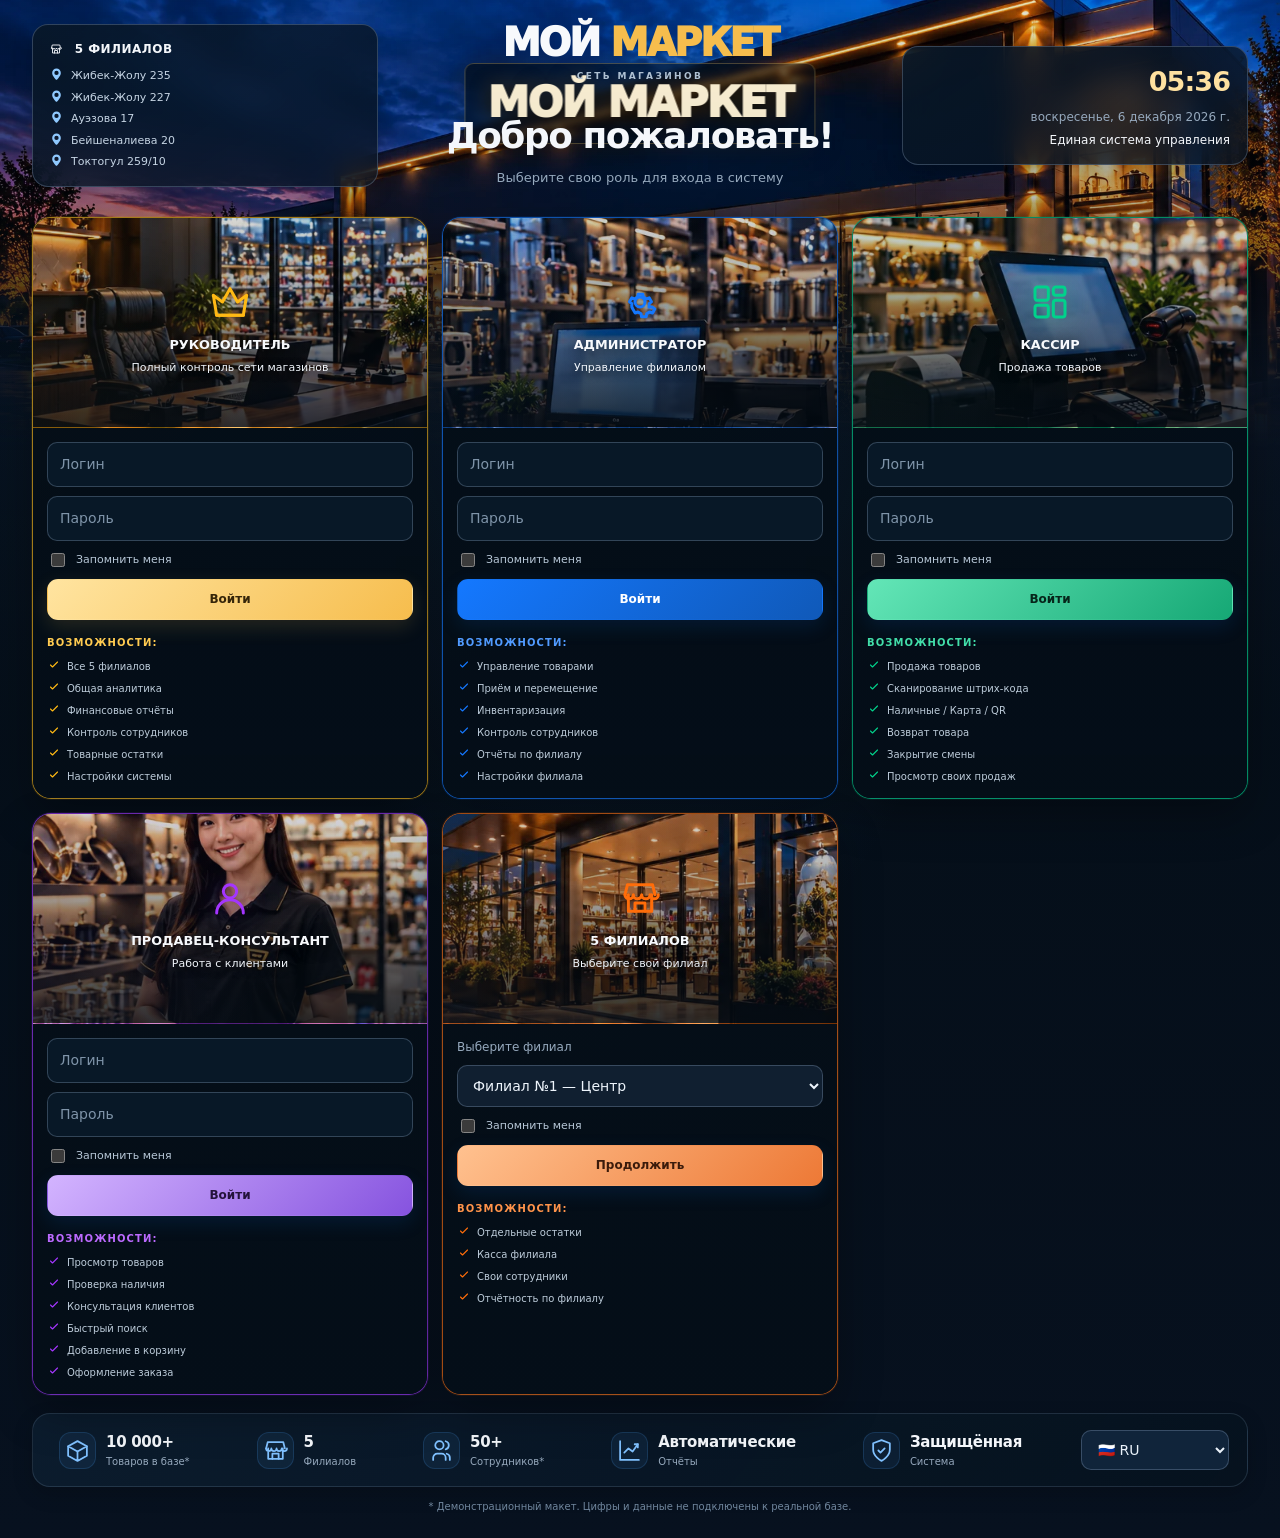
==== commit bef20447: "Add files via upload" ====
--- a/index.html
+++ b/index.html
@@ -5,17 +5,7 @@
 <meta name="viewport" content="width=device-width, initial-scale=1">
 <meta name="theme-color" content="#071525">
 <title>МОЙ МАРКЕТ PRO — прототип</title>
-<style>
-:root{--bg:#071321;--panel:#0b1d30;--panel2:#102841;--line:rgba(151,190,225,.19);--text:#f3f7fb;--muted:#9eb2c7;--gold:#ffb914;--blue:#1478ff;--green:#00d28b;--purple:#a435ff;--orange:#ff6d0a;--danger:#ff5364;--radius:18px;--shadow:0 18px 55px rgba(0,0,0,.28)}
-*{box-sizing:border-box}html{min-height:100%;background:var(--bg)}body{margin:0;color:var(--text);font:14px/1.45 Inter,ui-sans-serif,system-ui,-apple-system,"Segoe UI",Roboto,Arial,sans-serif;background:radial-gradient(ellipse at 12% -5%,#1a4775 0,transparent 34%),radial-gradient(ellipse at 96% 5%,#26355e 0,transparent 27%),linear-gradient(145deg,#071321,#0a1b2e 55%,#081321);min-height:100vh}button,input,select{font:inherit}button{cursor:pointer}button:focus-visible,input:focus-visible,select:focus-visible{outline:2px solid #67b7ff;outline-offset:2px}.hidden{display:none!important}.muted{color:var(--muted)}.small{font-size:12px}.eyebrow{letter-spacing:.14em;text-transform:uppercase;color:#8fc9ff;font-size:11px;font-weight:800}.brand{font-weight:950;letter-spacing:-.04em;font-size:clamp(25px,3vw,40px);line-height:1}.brand span{color:var(--gold)}.brand-sub{font-size:10px;letter-spacing:.25em;font-weight:800;color:#c0d4e9;text-transform:uppercase}.glass{background:linear-gradient(145deg,rgba(12,32,53,.88),rgba(5,18,31,.9));border:1px solid var(--line);box-shadow:var(--shadow);backdrop-filter:blur(18px)}
-/* Login */
-.login-wrap{min-height:100vh;padding:22px clamp(12px,2.6vw,36px) 18px;position:relative;isolation:isolate;overflow:hidden}.login-wrap:before{content:"";position:absolute;inset:0;z-index:-2;background:linear-gradient(180deg,rgba(3,13,24,.03),rgba(3,13,24,.8)),linear-gradient(110deg,#143658,#0b2036 50%,#111c36)}.store-scene{position:absolute;z-index:-1;inset:0 0 auto;height:54vh;min-height:360px;overflow:hidden;opacity:.8;pointer-events:none;background:linear-gradient(90deg,rgba(2,11,21,.32),rgba(3,11,22,.08),rgba(2,11,21,.3))}.store-scene:before{content:"";position:absolute;left:12%;right:10%;top:4%;height:88%;border:2px solid rgba(175,209,238,.18);border-bottom:0;transform:perspective(700px) rotateX(-2deg);background:repeating-linear-gradient(90deg,transparent 0 11%,rgba(255,183,53,.1) 11.2% 11.6%),linear-gradient(180deg,rgba(29,65,94,.55),rgba(255,173,54,.15) 62%,rgba(8,23,38,.6));box-shadow:inset 0 0 75px rgba(255,185,54,.12)}.store-scene:after{content:"МОЙ МАРКЕТ";position:absolute;top:17%;left:30%;padding:13px 32px;border:1px solid rgba(255,186,34,.7);border-radius:8px;background:linear-gradient(115deg,rgba(10,30,48,.95),rgba(17,34,48,.85));color:#fff2d0;font-size:clamp(20px,4vw,42px);font-weight:950;letter-spacing:-.04em;text-shadow:0 2px 14px rgba(255,179,0,.22);box-shadow:0 0 32px rgba(255,174,21,.1)}.store-scene .light{position:absolute;height:2px;background:#ffd179;filter:blur(1px);box-shadow:0 0 24px 6px rgba(255,171,52,.45);top:63%;left:7%;right:5%}.login-top{display:flex;justify-content:space-between;gap:18px;align-items:flex-start;max-width:1580px;margin:0 auto 24px}.branch-glance,.time-glance{border:1px solid rgba(157,194,228,.25);background:rgba(3,16,30,.8);padding:14px 16px;border-radius:16px;min-width:210px;box-shadow:0 12px 40px #0003}.branch-glance strong{font-size:14px}.branch-list{display:grid;gap:5px;margin-top:8px;color:#d7e5f2;font-size:12px}.branch-list span:before{content:"⌖";color:#8bc7ff;margin-right:8px;font-size:15px}.welcome{text-align:right;align-self:center}.welcome h1{font-size:clamp(20px,2.5vw,32px);margin:0 0 3px}.role-grid{display:grid;grid-template-columns:repeat(5,minmax(0,1fr));gap:14px;max-width:1580px;margin:0 auto;align-items:stretch}.role-card{--accent:var(--gold);border:1px solid color-mix(in srgb,var(--accent),transparent 18%);border-radius:19px;overflow:hidden;background:linear-gradient(180deg,color-mix(in srgb,var(--accent),#081727 85%),rgba(4,16,28,.96));box-shadow:0 18px 55px #0005;min-width:0;display:flex;flex-direction:column;position:relative;transition:transform .2s,border-color .2s,box-shadow .2s}.role-card:hover{transform:translateY(-4px);box-shadow:0 25px 65px #0008}.role-art{height:135px;display:flex;align-items:center;justify-content:center;flex-direction:column;gap:8px;position:relative;overflow:hidden;background:radial-gradient(circle at 50% 30%,color-mix(in srgb,var(--accent),transparent 65%),transparent 40%),linear-gradient(145deg,#142d44,#0a1b2b)}.role-art:before,.role-art:after{content:"";position:absolute;border:1px solid color-mix(in srgb,var(--accent),transparent 70%);border-radius:50%;width:180px;height:180px;transform:rotate(-24deg);opacity:.6}.role-art:after{width:130px;height:130px}.role-icon{font-size:40px;z-index:1;filter:drop-shadow(0 0 14px color-mix(in srgb,var(--accent),transparent 50%))}.role-name{font-weight:950;font-size:15px;text-align:center;line-height:1.15;z-index:1}.role-desc{font-size:11px;color:#d1dfed;text-align:center;z-index:1}.role-body{padding:13px;display:flex;flex-direction:column;gap:9px;flex:1}.field{width:100%;background:rgba(2,12,22,.86);border:1px solid rgba(188,214,235,.45);border-radius:9px;color:#fff;padding:11px 12px;min-width:0}.field::placeholder{color:#9fb1c5}.remember{font-size:11px;display:flex;gap:7px;align-items:center;color:#e2edf7}.remember input{accent-color:var(--accent)}.btn{border:0;border-radius:10px;padding:11px 13px;color:white;font-weight:850;background:linear-gradient(135deg,var(--blue),#0955d4);box-shadow:0 6px 20px #0002;transition:filter .15s,transform .15s}.btn:hover{filter:brightness(1.1);transform:translateY(-1px)}.btn.gold{color:#251800;background:linear-gradient(135deg,#ffe18a,#ffb100)}.btn.green{background:linear-gradient(135deg,#13e6a2,#00a96d)}.btn.purple{background:linear-gradient(135deg,#ca66ff,#7613ea)}.btn.orange{background:linear-gradient(135deg,#ff8b2a,#f04400)}.btn.dark{background:#142b42;border:1px solid var(--line);box-shadow:none}.feature-title{font-size:11px;font-weight:900;color:color-mix(in srgb,var(--accent),white 25%);margin:4px 0 0}.features{display:grid;gap:6px;font-size:11px;color:#d7e5f1}.features div{display:flex;gap:7px;align-items:flex-start}.features b{color:var(--accent)}.branch-select{width:100%;background:#f2f7fb;color:#0c1b2b;padding:11px;border-radius:9px;border:1px solid #a9bfd2}.login-footer{max-width:1580px;margin:16px auto 0;border:1px solid var(--line);border-radius:16px;background:rgba(3,17,31,.88);padding:15px 20px;display:flex;align-items:center;justify-content:space-between;gap:12px;flex-wrap:wrap}.footer-stat{display:flex;gap:11px;align-items:center;padding:0 10px}.footer-stat .ico{font-size:25px;color:#60c5ff}.footer-stat strong{font-size:18px;display:block}.footer-stat span{font-size:11px;color:var(--muted)}.lang-select{background:#10283e;color:#fff;border:1px solid var(--line);padding:10px;border-radius:10px}
-/* App */
-.app-shell{min-height:100vh;display:grid;grid-template-columns:245px minmax(0,1fr)}.sidebar{background:rgba(4,16,29,.96);border-right:1px solid var(--line);padding:22px 14px;position:sticky;top:0;height:100vh;overflow:auto;display:flex;flex-direction:column;gap:22px}.side-brand{padding:0 10px}.side-brand .brand{font-size:25px}.side-label{font-size:10px;color:#7593af;font-weight:900;letter-spacing:.15em;text-transform:uppercase;padding:0 12px}.nav{display:grid;gap:5px}.nav button{display:flex;align-items:center;gap:12px;text-align:left;color:#b6c8d9;border:1px solid transparent;background:transparent;border-radius:10px;padding:11px 12px}.nav button .nav-ico{width:20px;text-align:center;font-size:17px}.nav button:hover,.nav button.active{background:linear-gradient(90deg,rgba(20,120,255,.23),rgba(20,120,255,.06));color:#fff;border-color:rgba(82,160,255,.18)}.nav button.active{box-shadow:inset 3px 0 #2785ff}.side-user{margin-top:auto;border:1px solid var(--line);background:#0b1f33;border-radius:13px;padding:12px;display:flex;gap:10px;align-items:center}.avatar{width:36px;height:36px;border-radius:12px;display:grid;place-items:center;background:linear-gradient(135deg,#ffcf51,#ee8e05);color:#271800;font-weight:950}.topbar{height:76px;border-bottom:1px solid var(--line);display:flex;align-items:center;justify-content:space-between;gap:15px;padding:0 clamp(16px,2.5vw,34px);background:rgba(5,19,33,.7);position:sticky;top:0;z-index:5;backdrop-filter:blur(15px)}.top-title{font-weight:900;font-size:18px}.top-actions{display:flex;gap:9px;align-items:center}.pill{display:inline-flex;gap:7px;align-items:center;border:1px solid var(--line);background:#10263b;color:#d8e5f0;padding:8px 11px;border-radius:10px;font-size:12px}.online-dot{width:7px;height:7px;border-radius:50%;background:#00d28b;box-shadow:0 0 10px #00d28b}.app-main{min-width:0}.content{padding:24px clamp(14px,2.4vw,32px) 40px;max-width:1800px;margin:auto}.page-head{display:flex;justify-content:space-between;align-items:flex-start;gap:18px;margin-bottom:21px;flex-wrap:wrap}.page-head h1{font-size:clamp(23px,2.3vw,34px);margin:0 0 4px;letter-spacing:-.03em}.page-head p{margin:0;color:var(--muted)}.actions{display:flex;gap:8px;align-items:center;flex-wrap:wrap}.select,.search{background:#0b1c2e;color:#eff7ff;border:1px solid var(--line);border-radius:10px;padding:10px 12px}.search{min-width:min(280px,100%)}.metric-grid{display:grid;grid-template-columns:repeat(4,minmax(0,1fr));gap:13px;margin-bottom:17px}.metric{background:linear-gradient(145deg,#112940,#0a1b2d);border:1px solid var(--line);border-radius:15px;padding:17px;min-width:0;position:relative;overflow:hidden}.metric:after{content:"";position:absolute;width:95px;height:95px;border-radius:50%;right:-38px;top:-42px;background:var(--glow,rgba(20,120,255,.12));filter:blur(3px)}.metric-top{color:#a7bbce;font-size:12px;display:flex;align-items:center;justify-content:space-between;gap:8px}.metric-icon{font-size:19px}.metric-value{font-size:clamp(21px,2.2vw,30px);font-weight:950;letter-spacing:-.03em;margin:12px 0 5px}.trend{font-size:11px;color:#16e5a2}.metric-note{font-size:11px;color:var(--muted)}.panels{display:grid;grid-template-columns:minmax(0,1.55fr) minmax(260px,1fr);gap:14px;margin-bottom:16px}.panel{background:linear-gradient(145deg,rgba(15,37,58,.96),rgba(8,24,40,.96));border:1px solid var(--line);border-radius:15px;min-width:0;overflow:hidden}.panel-head{padding:15px 17px;border-bottom:1px solid var(--line);display:flex;align-items:center;justify-content:space-between;gap:10px}.panel-head h3{margin:0;font-size:14px}.panel-body{padding:16px}.chart{height:205px;display:flex;align-items:flex-end;gap:clamp(7px,1.2vw,18px);padding:12px 6px 23px;border-bottom:1px solid #28415a;background:repeating-linear-gradient(to bottom,transparent 0 48px,rgba(122,163,197,.12) 49px 50px);position:relative}.bar-group{height:100%;flex:1;display:flex;align-items:flex-end;gap:4px;position:relative;min-width:0}.bar{flex:1;min-width:5px;border-radius:5px 5px 1px 1px;background:linear-gradient(180deg,#55b8ff,#116df2);box-shadow:0 0 15px rgba(30,127,255,.15)}.bar.alt{background:linear-gradient(180deg,#17e7ae,#009b70)}.bar-label{position:absolute;bottom:-21px;left:50%;transform:translateX(-50%);font-size:10px;color:#8fa8bf;white-space:nowrap}.legend{display:flex;gap:16px;font-size:11px;color:#b2c4d5}.legend span:before{content:"";display:inline-block;width:8px;height:8px;border-radius:3px;background:#2588ff;margin-right:6px}.legend span+span:before{background:#00d39b}.branch-performance{display:grid;gap:15px}.branch-row{display:grid;grid-template-columns:80px minmax(0,1fr) 85px;gap:10px;align-items:center;font-size:12px}.branch-track{height:8px;background:#20374d;border-radius:99px;overflow:hidden}.branch-fill{height:100%;border-radius:99px;background:linear-gradient(90deg,#1677ff,#53c8ff)}.branch-val{text-align:right;color:#eaf4fd;font-weight:800;font-size:11px}.table-wrap{overflow:auto}table{border-collapse:collapse;width:100%;min-width:650px}th,td{padding:12px 13px;text-align:left;border-bottom:1px solid rgba(145,182,213,.13);white-space:nowrap}th{font-size:10px;text-transform:uppercase;letter-spacing:.07em;color:#8ba5bc;background:rgba(4,17,29,.35)}td{font-size:12px;color:#d9e6f2}tbody tr:hover{background:#102a43}.product-cell{display:flex;align-items:center;gap:10px}.product-thumb{width:38px;height:38px;border-radius:10px;border:1px solid var(--line);background:linear-gradient(145deg,#203d56,#10253a);display:grid;place-items:center;font-size:20px;flex-shrink:0}.badge{display:inline-flex;align-items:center;border-radius:7px;padding:4px 7px;font-size:10px;font-weight:800}.badge.good{color:#31e6a9;background:rgba(0,210,139,.12)}.badge.warn{color:#ffd267;background:rgba(255,185,20,.13)}.badge.bad{color:#ff8891;background:rgba(255,83,100,.13)}.table-actions{display:flex;gap:8px;align-items:center;justify-content:flex-end}.toolbar{display:flex;gap:9px;flex-wrap:wrap;padding:15px;border-bottom:1px solid var(--line)}.toolbar .search{flex:1;min-width:210px}.empty-state{padding:40px 20px;text-align:center;color:var(--muted)}.two-col{display:grid;grid-template-columns:1fr 1fr;gap:14px}.form-grid{display:grid;grid-template-columns:repeat(2,minmax(0,1fr));gap:13px}.form-row{display:grid;gap:6px}.form-row label{font-size:12px;color:#a9bfd2}.form-row input,.form-row select{width:100%;background:#081827;color:#eff8ff;border:1px solid var(--line);border-radius:9px;padding:11px}.summary-line{display:flex;justify-content:space-between;gap:10px;padding:9px 0;border-bottom:1px solid rgba(145,182,213,.13)}.summary-line:last-child{border-bottom:0}.cart-total{display:flex;justify-content:space-between;align-items:center;margin:12px 0;font-size:20px;font-weight:950}.notice{border:1px solid rgba(255,185,20,.23);background:rgba(255,185,20,.07);color:#ffdc8e;border-radius:12px;padding:13px;font-size:12px}.toast{position:fixed;right:20px;bottom:20px;z-index:20;max-width:360px;background:#102b42;color:#fff;border:1px solid rgba(115,192,255,.35);border-radius:12px;padding:13px 16px;box-shadow:var(--shadow);animation:slidein .2s ease}@keyframes slidein{from{transform:translateY(8px);opacity:0}to{transform:translateY(0);opacity:1}}.mobile-menu{display:none}
-@media(max-width:1250px){.role-grid{grid-template-columns:repeat(3,minmax(0,1fr))}.role-card:nth-child(4),.role-card:nth-child(5){min-height:0}.metric-grid{grid-template-columns:repeat(2,minmax(0,1fr))}.app-shell{grid-template-columns:215px minmax(0,1fr)}}
-@media(max-width:850px){.login-top{flex-wrap:wrap}.branch-glance{min-width:unset;flex:1}.welcome{width:100%;text-align:left}.role-grid{grid-template-columns:repeat(2,minmax(0,1fr))}.role-art{height:115px}.app-shell{grid-template-columns:1fr}.sidebar{position:fixed;z-index:15;top:0;left:0;width:265px;transform:translateX(-105%);transition:transform .2s;height:100vh;box-shadow:var(--shadow)}.sidebar.open{transform:translateX(0)}.mobile-menu{display:inline-flex}.topbar{height:66px}.panels,.two-col{grid-template-columns:1fr}.content{padding-top:18px}}
-@media(max-width:520px){.login-wrap{padding:12px}.store-scene{height:310px;min-height:0}.store-scene:after{left:7%;top:30%;font-size:24px}.login-top{margin-bottom:14px}.branch-glance{width:100%;flex:auto}.time-glance{display:none}.role-grid{grid-template-columns:1fr}.role-card{display:grid;grid-template-columns:100px minmax(0,1fr)}.role-art{height:100%;min-height:265px}.role-icon{font-size:31px}.role-name{font-size:11px;padding:0 7px}.role-desc{font-size:10px;padding:0 7px}.role-body{padding:11px}.features{gap:4px}.features div{font-size:10px}.login-footer{padding:11px;gap:8px}.footer-stat{padding:4px}.footer-stat .ico{font-size:20px}.footer-stat strong{font-size:15px}.footer-stat span{font-size:10px}.metric-grid{gap:8px}.metric{padding:12px}.metric-value{font-size:21px}.top-title{font-size:14px}.top-actions .pill.branch-pill{display:none}.form-grid{grid-template-columns:1fr}.branch-row{grid-template-columns:65px minmax(0,1fr) 68px}.page-head{margin-bottom:15px}}
-</style>
+<link rel="stylesheet" href="./styles.css">
 </head>
 <body>
 <div id="loginScreen" class="login-wrap">
@@ -48,61 +38,7 @@
   </section>
 </div>
 <div id="toast" class="toast hidden" role="status"></div>
-<script>
-const BRANCHES=["Филиал №1 — Центр","Филиал №2 — Восток","Филиал №3 — Юг","Филиал №4 — Запад","Филиал №5 — Сити"];
-const ROLES=[
- {id:'director',name:'РУКОВОДИТЕЛЬ',desc:'Полный контроль сети магазинов',icon:'👑',accent:'#ffb914',btn:'gold',features:['Все 5 филиалов','Общая аналитика','Финансовые отчёты','Контроль сотрудников','Товарные остатки','Настройки системы']},
- {id:'admin',name:'АДМИНИСТРАТОР',desc:'Управление филиалом',icon:'⚙️',accent:'#1478ff',btn:'',features:['Управление товарами','Приём и перемещение','Инвентаризация','Контроль сотрудников','Отчёты по филиалу','Настройки филиала']},
- {id:'cashier',name:'КАССИР',desc:'Продажа товаров',icon:'▦',accent:'#00d28b',btn:'green',features:['Продажа товаров','Сканирование штрих-кода','Наличные / Карта / QR','Возврат товара','Закрытие смены','Просмотр своих продаж']},
- {id:'seller',name:'ПРОДАВЕЦ-КОНСУЛЬТАНТ',desc:'Работа с клиентами',icon:'♟',accent:'#a435ff',btn:'purple',features:['Просмотр товаров','Проверка наличия','Консультация клиентов','Быстрый поиск','Добавление в корзину','Оформление заказа']},
- {id:'branch',name:'5 ФИЛИАЛОВ',desc:'Выберите свой филиал',icon:'🏬',accent:'#ff6d0a',btn:'orange',features:['Отдельные остатки','Касса филиала','Свои сотрудники','Отчётность по филиалу']}
-];
-const PRODUCTS=[
- {id:'MM-0001',barcode:'6971234567890',name:'Казан 5 л',cat:'Казаны',price:1500,cost:1050,stock:[12,8,7,14,9],icon:'🍲'},
- {id:'MM-0002',barcode:'6971234567891',name:'Казан 8 л',cat:'Казаны',price:2200,cost:1600,stock:[7,10,3,8,5],icon:'🍲'},
- {id:'MM-0003',barcode:'6971234567892',name:'Чайник электрический',cat:'Техника',price:1300,cost:870,stock:[15,6,9,4,11],icon:'🫖'},
- {id:'MM-0004',barcode:'6971234567893',name:'Набор посуды',cat:'Посуда',price:2800,cost:1900,stock:[6,11,4,3,12],icon:'🍽️'},
- {id:'MM-0005',barcode:'6971234567894',name:'Сковорода 28 см',cat:'Посуда',price:1100,cost:650,stock:[20,8,17,6,9],icon:'🍳'},
- {id:'MM-0006',barcode:'6971234567895',name:'Термос 1 л',cat:'Термосы',price:900,cost:520,stock:[18,9,4,6,10],icon:'♨️'},
- {id:'MM-0007',barcode:'6971234567896',name:'Нож кухонный',cat:'Ножи',price:350,cost:180,stock:[25,18,9,15,7],icon:'🔪'},
- {id:'MM-0008',barcode:'6971234567897',name:'Ложки, набор',cat:'Столовые приборы',price:450,cost:260,stock:[30,12,14,19,8],icon:'🥄'},
- {id:'MM-0009',barcode:'6971234567898',name:'Блендер',cat:'Техника',price:1900,cost:1350,stock:[5,7,8,2,6],icon:'🥤'},
- {id:'MM-0010',barcode:'6971234567899',name:'Микроволновая печь',cat:'Техника',price:8700,cost:6900,stock:[2,3,1,4,0],icon:'📦'}
-];
-const fmt=n=>Number(n||0).toLocaleString('ru-RU')+' сом';
-let currentRole=null,currentBranch=0,currentPage='dashboard',cart=[],searchTerm='',toastTimer;
-const ROLE_NAV={director:[['dashboard','▦','Главная'],['analytics','▥','Аналитика'],['branches','🏬','Филиалы'],['sales','↗','Продажи'],['products','▣','Товары'],['stock','▤','Склад'],['staff','♙','Сотрудники'],['finance','₸','Финансы'],['reports','▧','Отчёты'],['settings','⚙','Настройки']],admin:[['dashboard','▦','Главная'],['products','▣','Товары'],['stock','▤','Склад'],['sales','↗','Продажи'],['staff','♙','Сотрудники'],['reports','▧','Отчёты'],['settings','⚙','Настройки']],cashier:[['pos','▦','Касса'],['sales','↗','Мои продажи'],['shift','◷','Смена'],['products','▣','Поиск товара']],seller:[['products','▣','Каталог товаров'],['stock','▤','Наличие'],['orders','🛒','Заказы']]};
-function renderRoleCards(){const grid=document.getElementById('roleGrid');grid.innerHTML=ROLES.map(r=>`<article class="role-card" style="--accent:${r.accent}"><div class="role-art"><div class="role-icon">${r.icon}</div><div class="role-name">${r.name}</div><div class="role-desc">${r.desc}</div></div><div class="role-body">${r.id==='branch'?`<label class="small muted" for="loginBranch">Выберите филиал</label><select id="loginBranch" class="branch-select">${BRANCHES.map((b,i)=>`<option value="${i}">${b}</option>`).join('')}</select>`:`<input class="field" id="login-${r.id}" placeholder="Логин" autocomplete="username"><input class="field" id="pass-${r.id}" type="password" placeholder="Пароль" autocomplete="current-password">`}<label class="remember"><input type="checkbox"> Запомнить меня</label><button class="btn ${r.btn}" style="--unused:0;background:${r.btn?'':'linear-gradient(135deg,'+r.accent+',color-mix(in srgb,'+r.accent+',#082036 35%))'}" data-role="${r.id}">${r.id==='branch'?'Продолжить':'Войти'}</button><div class="feature-title">Возможности:</div><div class="features">${r.features.map(f=>`<div><b>●</b><span>${f}</span></div>`).join('')}</div></div></article>`).join('');grid.querySelectorAll('[data-role]').forEach(btn=>btn.addEventListener('click',()=>enterRole(btn.dataset.role)));}
-function enterRole(id){const role=ROLES.find(r=>r.id===id);currentRole=role;if(id==='branch'){const sel=document.getElementById('loginBranch');currentBranch=Number(sel?.value||0);currentRole=ROLES.find(r=>r.id==='admin');}else if(id!=='director'){const login=document.getElementById('login-'+id)?.value.trim();const password=document.getElementById('pass-'+id)?.value; if(!login||!password){showToast('Для демонстрационного входа введите любой логин и пароль.');return;}}else {const login=document.getElementById('login-director')?.value.trim();const password=document.getElementById('pass-director')?.value;if(!login||!password){showToast('Для демонстрационного входа введите любой логин и пароль.');return;}}document.getElementById('loginScreen').classList.add('hidden');document.getElementById('appScreen').classList.remove('hidden');document.getElementById('userName').textContent=id==='director'?'Демо-руководитель':id==='branch'?'Демо-администратор':'Демо-сотрудник';document.getElementById('userRole').textContent=role.name;document.getElementById('avatar').textContent=role.icon;document.getElementById('topBranch').textContent=id==='director'?'Все филиалы':BRANCHES[currentBranch];currentPage=id==='cashier'?'pos':'dashboard';buildNav();renderPage();}
-function buildNav(){const nav=document.getElementById('nav');const list=ROLE_NAV[currentRole?.id]||ROLE_NAV.admin;nav.innerHTML=list.map(([id,ico,label])=>`<button data-page="${id}" class="${currentPage===id?'active':''}"><span class="nav-ico">${ico}</span><span>${label}</span></button>`).join('');nav.querySelectorAll('[data-page]').forEach(b=>b.addEventListener('click',()=>{currentPage=b.dataset.page;document.getElementById('sidebar').classList.remove('open');buildNav();renderPage();}));}
-function pageTitle(){const map={dashboard:['Главная панель','Обзор сети магазинов'],analytics:['Аналитика','Ключевые показатели и динамика'],branches:['Филиалы','Сравнение работы торговых точек'],sales:['Продажи','Журнал демонстрационных операций'],products:['Каталог товаров','Поиск, цены, штрих-коды и категории'],stock:['Склад и остатки','Наличие товаров по филиалам'],staff:['Сотрудники','Роли и доступ к системе'],finance:['Финансы','Сводные финансовые показатели'],reports:['Отчёты','Формирование и отправка отчётов'],settings:['Настройки','Параметры демонстрационного интерфейса'],pos:['Касса (POS)','Продажа товаров по штрих-коду'],shift:['Смена кассира','Открытие и закрытие смены'],orders:['Заказы','Демонстрационные заказы']};return map[currentPage]||map.dashboard;}
-function renderPage(){const [title,sub]=pageTitle();document.getElementById('topTitle').textContent=title;document.getElementById('topSubtitle').textContent=sub;const content=document.getElementById('content');const views={dashboard:dashboardView,analytics:dashboardView,branches:branchesView,sales:salesView,products:productsView,stock:stockView,staff:staffView,finance:financeView,reports:reportsView,settings:settingsView,pos:posView,shift:shiftView,orders:ordersView};content.innerHTML=(views[currentPage]||dashboardView)();wirePage();}
-function dashboardView(){return `<div class="page-head"><div><div class="eyebrow">ПАНЕЛЬ УПРАВЛЕНИЯ</div><h1>Добрый день, руководитель 👋</h1><p>Сводная информация по работе «Мой Маркет»</p></div><div class="actions"><select class="select" id="dashBranch"><option value="all">Все филиалы</option>${BRANCHES.map((b,i)=>`<option value="${i}">${b}</option>`).join('')}</select><button class="btn" data-action="reports">↧ Отчёт за день</button></div></div><section class="metric-grid"><div class="metric" style="--glow:#155caa55"><div class="metric-top">Общая выручка <span class="metric-icon">₸</span></div><div class="metric-value" id="mRevenue">5 482 300 сом</div><div class="trend">↗ 12,4%</div><div class="metric-note">к прошлому периоду · демо</div></div><div class="metric" style="--glow:#00c78a33"><div class="metric-top">Расчётная валовая прибыль <span class="metric-icon">↗</span></div><div class="metric-value">1 246 700 сом</div><div class="trend">↗ 8,3%</div><div class="metric-note">по заданной себестоимости · демо</div></div><div class="metric" style="--glow:#a435ff35"><div class="metric-top">Количество продаж <span class="metric-icon">▤</span></div><div class="metric-value">3 582</div><div class="trend">↗ 5,1%</div><div class="metric-note">за выбранный период · демо</div></div><div class="metric" style="--glow:#ffb91433"><div class="metric-top">Средний чек <span class="metric-icon">◉</span></div><div class="metric-value">1 531 сом</div><div class="trend">↗ 3,6%</div><div class="metric-note">за выбранный период · демо</div></div></section><section class="panels"><div class="panel"><div class="panel-head"><h3>Динамика продаж</h3><div class="legend"><span>Выручка</span><span>Прибыль</span></div></div><div class="panel-body"><div class="chart">${[24,34,27,45,39,52,46,62,54,58,66,49,72,68,81,74,89,78,95,82,100,90,108,98].map((h,i)=>`<div class="bar-group"><div class="bar" style="height:${Math.min(h,100)}%"></div><div class="bar alt" style="height:${Math.max(8,h*.3)}%"></div>${i%4===0?`<span class="bar-label">${i/4+1} мар.</span>`:''}</div>`).join('')}</div></div></div><div class="panel"><div class="panel-head"><h3>Продажи по филиалам</h3><span class="badge good">Демо</span></div><div class="panel-body"><div class="branch-performance">${[['№1 · Центр',1540000,100],['№2 · Восток',1205000,78],['№3 · Юг',986000,64],['№4 · Запад',874000,57],['№5 · Сити',877300,57]].map(([n,v,w])=>`<div class="branch-row"><span>${n}</span><div class="branch-track"><div class="branch-fill" style="width:${w}%"></div></div><span class="branch-val">${(v/1000).toFixed(0)} тыс.</span></div>`).join('')}</div><p class="small muted" style="margin:17px 0 0">Суммы демонстрационные и не отражают реальные продажи.</p></div></div></section><section class="panels"><div class="panel"><div class="panel-head"><h3>Популярные товары</h3><button class="btn dark" data-page="products">Весь каталог →</button></div><div class="table-wrap"><table><thead><tr><th>Товар</th><th>Продано, шт.</th><th>Выручка</th></tr></thead><tbody>${[['Казан 5 л',428,642000,'🍲'],['Чайник электрический',356,463600,'🫖'],['Набор посуды',298,447000,'🍽️'],['Сковорода 28 см',412,453200,'🍳'],['Термос 1 л',310,279000,'♨️']].map(x=>`<tr><td><div class="product-cell"><div class="product-thumb">${x[3]}</div><strong>${x[0]}</strong></div></td><td>${x[1]}</td><td>${fmt(x[2])}</td></tr>`).join('')}</tbody></table></div></div><div class="panel"><div class="panel-head"><h3>События и контроль</h3><span class="badge warn">Пример</span></div><div class="panel-body" style="display:grid;gap:12px"><div class="notice">⚠️ Микроволновая печь: остаток ниже порога в одном филиале.</div><div class="summary-line"><span>Ожидают приёмки</span><strong>3 документа</strong></div><div class="summary-line"><span>Не закрытые смены</span><strong>2</strong></div><div class="summary-line"><span>Последняя резервная копия</span><strong>Сегодня, 02:00*</strong></div><div class="small muted">* Демонстрационный статус, реальное резервное копирование не выполняется.</div></div></div></section>`}
-function productsView(){return `<div class="page-head"><div><div class="eyebrow">ТОВАРНЫЙ СПРАВОЧНИК</div><h1>Каталог товаров</h1><p>Демонстрационные данные · предусмотрен импорт Excel/CSV</p></div><div class="actions"><button class="btn dark" data-action="import">⇧ Импорт Excel/CSV</button><button class="btn" data-action="newProduct">＋ Добавить товар</button></div></div><div class="panel"><div class="toolbar"><input id="productSearch" class="search" placeholder="⌕ Поиск по названию, коду или штрих-коду…" value="${escapeHtml(searchTerm)}"><select id="catFilter" class="select"><option value="all">Все категории</option>${[...new Set(PRODUCTS.map(p=>p.cat))].map(c=>`<option>${c}</option>`).join('')}</select><select id="stockFilter" class="select"><option value="all">Все остатки</option><option value="low">Мало на складе</option><option value="out">Нет в наличии</option></select></div><div class="table-wrap"><table><thead><tr><th></th><th>Код</th><th>Штрих-код</th><th>Наименование</th><th>Категория</th><th>Цена</th><th>Остаток в филиале</th><th>Статус</th></tr></thead><tbody id="productsRows">${productRows()}</tbody></table></div><div class="panel-head"><span class="muted small" id="productCount">Показано ${PRODUCTS.length} демо-товаров</span><span class="muted small">Для 10 000+ товаров нужен серверный импорт пакетами</span></div></div><div class="notice" style="margin-top:14px">Важно: Excel/CSV ещё не загружен. Здесь показаны только тестовые товары — они не являются вашим реальным каталогом.</div>`}
-function productRows(){const s=searchTerm.toLowerCase();return PRODUCTS.filter(p=>(`${p.id} ${p.barcode} ${p.name} ${p.cat}`.toLowerCase().includes(s))).map(p=>{const qty=p.stock[currentBranch]??0;return `<tr><td><div class="product-thumb">${p.icon}</div></td><td>${p.id}</td><td>${p.barcode}</td><td><strong>${p.name}</strong></td><td>${p.cat}</td><td>${fmt(p.price)}</td><td>${qty} шт.</td><td><span class="badge ${qty===0?'bad':qty<4?'warn':'good'}">${qty===0?'Нет в наличии':qty<4?'Мало':'Активен'}</span></td></tr>`}).join('')||'<tr><td colspan="8"><div class="empty-state">Товары не найдены</div></td></tr>'}
-function stockView(){return `<div class="page-head"><div><div class="eyebrow">УПРАВЛЕНИЕ ОСТАТКАМИ</div><h1>Склад и остатки</h1><p>Остатки по каждой торговой точке и движение товаров</p></div><div class="actions"><button class="btn dark" data-action="inventory">▤ Инвентаризация</button><button class="btn" data-action="transfer">⇄ Перемещение</button></div></div><div class="panel"><div class="panel-head"><h3>Остатки по филиалам</h3><select id="stockProduct" class="select">${PRODUCTS.map(p=>`<option value="${p.id}">${p.name}</option>`).join('')}</select></div><div class="table-wrap"><table><thead><tr><th>Филиал</th><th>Остаток</th><th>Резерв</th><th>Доступно</th><th>Статус</th></tr></thead><tbody id="stockRows"></tbody></table></div></div><div class="panel" style="margin-top:15px"><div class="panel-head"><h3>Последние движения товара</h3><span class="badge warn">Пример</span></div><div class="table-wrap"><table><thead><tr><th>Дата</th><th>Операция</th><th>Количество</th><th>Филиал</th><th>Ответственный</th></tr></thead><tbody><tr><td>16.10.2026 09:15</td><td><span class="badge good">Приход</span></td><td>+50</td><td>Центр</td><td>Администратор</td></tr><tr><td>16.10.2026 10:28</td><td>Продажа</td><td>-2</td><td>Восток</td><td>Кассир</td></tr><tr><td>16.10.2026 11:40</td><td>Перемещение</td><td>-5 / +5</td><td>Центр → Юг</td><td>Администратор</td></tr></tbody></table></div></div>`}
-function wireStock(){const sel=document.getElementById('stockProduct');if(!sel)return;const draw=()=>{const p=PRODUCTS.find(x=>x.id===sel.value)||PRODUCTS[0];document.getElementById('stockRows').innerHTML=p.stock.map((q,i)=>`<tr><td>${BRANCHES[i]}</td><td>${q} шт.</td><td>0</td><td><strong>${q}</strong></td><td><span class="badge ${q===0?'bad':q<4?'warn':'good'}">${q===0?'Нет':q<4?'Мало':'В наличии'}</span></td></tr>`).join('')};sel.addEventListener('change',draw);draw()}
-function posView(){return `<div class="page-head"><div><div class="eyebrow">ТОРГОВАЯ ОПЕРАЦИЯ</div><h1>Касса (POS)</h1><p>Демо-касса: сканирование и добавление тестовых товаров</p></div><div class="actions"><span class="pill">🏬 ${BRANCHES[currentBranch]}</span><span class="pill"><span class="online-dot"></span> Смена: демо</span></div></div><div class="two-col"><div class="panel"><div class="panel-head"><h3>Добавить товар</h3><span class="badge good">Сканер / поиск</span></div><div class="panel-body"><input id="posSearch" class="search" style="width:100%;margin-bottom:12px" placeholder="Штрих-код или название товара…"><div id="posProducts" style="display:grid;gap:8px">${posProductChoices()}</div></div></div><div class="panel"><div class="panel-head"><h3>Текущий чек</h3><button class="btn dark" data-action="clearCart">Очистить</button></div><div class="panel-body"><div id="cartItems">${cartHTML()}</div><div class="cart-total"><span>Итого</span><span id="cartTotal">${fmt(cart.reduce((a,x)=>a+x.price*x.qty,0))}</span></div><div class="actions" style="display:grid;grid-template-columns:repeat(3,1fr)"><button class="btn green" data-pay="Наличные">Наличные</button><button class="btn" data-pay="Карта">Карта</button><button class="btn purple" data-pay="QR">QR</button></div><p class="muted small">Кнопка оплаты имитирует чек в браузере; реальные платежи не выполняются.</p></div></div></div>`}
-function posProductChoices(){return PRODUCTS.slice(0,8).map(p=>`<button class="pill" style="width:100%;justify-content:flex-start;padding:10px" data-add="${p.id}"><span style="font-size:22px">${p.icon}</span><span style="flex:1;text-align:left"><strong style="display:block;color:#fff">${p.name}</strong><span class="muted small">${p.barcode}</span></span><strong>${fmt(p.price)}</strong><span style="color:#5ed4ff;font-size:18px">＋</span></button>`).join('')}
-function cartHTML(){if(!cart.length)return '<div class="empty-state">🛒<br>Чек пуст<br><span class="small">Добавьте товар из списка</span></div>';return cart.map(x=>`<div class="summary-line"><span style="flex:1">${x.icon} ${x.name}<div class="muted small">${fmt(x.price)} × ${x.qty}</div></span><span><button class="btn dark" style="padding:4px 8px" data-minus="${x.id}">−</button> <button class="btn dark" style="padding:4px 8px" data-plus="${x.id}">＋</button></span><strong>${fmt(x.price*x.qty)}</strong></div>`).join('')}
-function salesView(){return `<div class="page-head"><div><div class="eyebrow">ЖУРНАЛ ОПЕРАЦИЙ</div><h1>Продажи</h1><p>История операций в демонстрационном режиме</p></div><button class="btn dark" data-action="export">⇩ Экспорт отчёта</button></div><div class="panel"><div class="toolbar"><input class="search" id="salesSearch" placeholder="Поиск по номеру чека или сотруднику…"><select class="select"><option>Сегодня</option><option>7 дней</option><option>Этот месяц</option></select></div><div class="table-wrap"><table><thead><tr><th>Чек</th><th>Дата и время</th><th>Филиал</th><th>Кассир</th><th>Оплата</th><th>Сумма</th><th>Статус</th></tr></thead><tbody id="salesRows">${salesRows()}</tbody></table></div></div>`}
-function salesRows(){const rows=JSON.parse(sessionStorage.getItem('demoSales')||'[]');const base=[['MM-1042','16.10.2026 11:42','Центр','Демо-кассир','Карта',3650,'Завершён'],['MM-1041','16.10.2026 11:30','Восток','Демо-кассир','Наличные',2800,'Завершён'],['MM-1040','16.10.2026 11:18','Юг','Демо-кассир','QR',1900,'Завершён']];return [...rows,...base].map(r=>`<tr>${r.map((v,i)=>i===6?`<td><span class="badge good">${v}</span></td>`:`<td>${typeof v==='number'?fmt(v):v}</td>`).join('')}</tr>`).join('')}
-function branchesView(){return `<div class="page-head"><div><div class="eyebrow">СЕТЬ МАГАЗИНОВ</div><h1>Филиалы</h1><p>Единый каталог, отдельные остатки и кассовые смены</p></div></div><section class="metric-grid">${BRANCHES.map((b,i)=>`<div class="metric"><div class="metric-top">${b}<span class="metric-icon">🏬</span></div><div class="metric-value">${[1540000,1205000,986000,874000,877300][i].toLocaleString('ru-RU')}</div><div class="metric-note">сом · демонстрационная выручка</div><div style="margin-top:13px"><span class="badge good">Демо-активен</span></div><button class="btn dark" style="width:100%;margin-top:13px" data-branch="${i}">Открыть филиал</button></div>`).join('')}</section><div class="notice">Каждый филиал должен иметь отдельные права доступа, кассу и складские остатки; здесь это показано в интерфейсе без серверной авторизации.</div>`}
-function staffView(){return `<div class="page-head"><div><div class="eyebrow">КОМАНДА И ДОСТУП</div><h1>Сотрудники</h1><p>Роли и ограничения демонстрационной системы</p></div><button class="btn" data-action="newStaff">＋ Добавить сотрудника</button></div><div class="panel"><div class="table-wrap"><table><thead><tr><th>Сотрудник</th><th>Роль</th><th>Филиал</th><th>Доступ</th><th>Статус</th></tr></thead><tbody>${[['Азамат (демо)','Руководитель','Все филиалы','Все отчёты, настройки, аналитика'],['Администратор №1','Администратор','Центр','Каталог, склад, сотрудники филиала'],['Кассир №1','Кассир','Центр','Продажи, чек, своя смена'],['Продавец №1','Продавец-консультант','Восток','Каталог, наличие, заказы']].map((r,i)=>`<tr><td><div class="product-cell"><div class="avatar" style="width:30px;height:30px">${['А','А','К','П'][i]}</div><strong>${r[0]}</strong></div></td><td>${r[1]}</td><td>${r[2]}</td><td>${r[3]}</td><td><span class="badge good">Активен · демо</span></td></tr>`).join('')}</tbody></table></div></div><div class="notice" style="margin-top:14px">В реальной версии роли проверяются на сервере, пароли хранятся только в защищённом виде, а сессии имеют срок действия.</div>`}
-function financeView(){return `<div class="page-head"><div><div class="eyebrow">ФИНАНСОВЫЙ КОНТРОЛЬ</div><h1>Финансы</h1><p>Кассовая дисциплина и расчётная прибыль</p></div></div><section class="metric-grid"><div class="metric"><div class="metric-top">Наличные · демо</div><div class="metric-value">2 140 500 сом</div><div class="metric-note">поступления по примеру</div></div><div class="metric"><div class="metric-top">Карта / QR · демо</div><div class="metric-value">3 341 800 сом</div><div class="metric-note">без привязки к банку</div></div><div class="metric"><div class="metric-top">Возвраты · демо</div><div class="metric-value">28 400 сом</div><div class="metric-note">пример для интерфейса</div></div><div class="metric"><div class="metric-top">Кассовая разница</div><div class="metric-value">0 сом</div><div class="metric-note">не реальные данные</div></div></section><div class="panel"><div class="panel-head"><h3>Правила расчёта</h3></div><div class="panel-body"><p>Выручка считается по завершённым продажам за вычетом возвратов. Валовая прибыль рассчитывается по себестоимости товаров. Для чистой прибыли дополнительно нужны аренда, зарплата, доставка, налоги и прочие расходы.</p></div></div>`}
-function reportsView(){return `<div class="page-head"><div><div class="eyebrow">ОТЧЁТНОСТЬ</div><h1>Автоматические отчёты</h1><p>Настройка будущей отправки руководителю</p></div></div><div class="two-col"><div class="panel"><div class="panel-head"><h3>Формирование отчёта</h3></div><div class="panel-body"><div class="form-grid"><div class="form-row"><label>Тип отчёта</label><select id="reportType"><option>Сводка по всем филиалам</option><option>Продажи по филиалу</option><option>Остатки товаров</option><option>Кассовые смены</option><option>Продажи по сотрудникам</option></select></div><div class="form-row"><label>Период</label><select id="reportPeriod"><option>Сегодня</option><option>Вчера</option><option>Последние 7 дней</option><option>Текущий месяц</option></select></div><div class="form-row"><label>Филиал</label><select id="reportBranch"><option>Все филиалы</option>${BRANCHES.map(b=>`<option>${b}</option>`).join('')}</select></div><div class="form-row"><label>Формат</label><select id="reportFormat"><option>PDF (макет)</option><option>Excel / CSV (макет)</option></select></div></div><button class="btn" style="margin-top:16px" data-action="generateReport">Создать пример отчёта</button></div></div><div class="panel"><div class="panel-head"><h3>Каналы доставки</h3></div><div class="panel-body" style="display:grid;gap:12px"><div class="summary-line"><span>✉️ Email</span><span class="badge warn">Не подключён</span></div><div class="summary-line"><span>➤ Telegram</span><span class="badge warn">Не подключён</span></div><div class="summary-line"><span>📄 PDF / Excel</span><span class="badge good">Макет интерфейса</span></div><div class="notice">Чтобы включить автоматическую отправку, необходимо настроить серверный планировщик, адреса получателей и секретные токены.</div></div></div></div><div id="reportResult"></div>`}
-function settingsView(){return `<div class="page-head"><div><div class="eyebrow">СИСТЕМНЫЕ ПАРАМЕТРЫ</div><h1>Настройки</h1><p>Демонстрационные параметры интерфейса</p></div></div><div class="two-col"><div class="panel"><div class="panel-head"><h3>Информация о системе</h3></div><div class="panel-body"><div class="summary-line"><span>Название</span><strong>Мой Маркет PRO</strong></div><div class="summary-line"><span>Количество филиалов</span><strong>5</strong></div><div class="summary-line"><span>План каталога</span><strong>10 000+ товаров</strong></div><div class="summary-line"><span>Статус</span><span class="badge warn">UI-прототип</span></div></div></div><div class="panel"><div class="panel-head"><h3>Безопасное внедрение</h3></div><div class="panel-body"><p>Перед реальным запуском необходимо подключить базу данных, серверную авторизацию, резервное копирование, аудит операций и права доступа для каждой роли.</p><button class="btn dark" data-action="exportDemo">Скачать демонстрационные данные (CSV)</button></div></div></div>`}
-function shiftView(){return `<div class="page-head"><div><div class="eyebrow">КАССОВАЯ ДИСЦИПЛИНА</div><h1>Смена кассира</h1><p>Пример открытия и закрытия смены</p></div></div><div class="two-col"><div class="panel"><div class="panel-head"><h3>Текущая смена</h3><span class="badge warn">Демо</span></div><div class="panel-body"><div class="summary-line"><span>Кассир</span><strong>Демо-кассир</strong></div><div class="summary-line"><span>Филиал</span><strong>${BRANCHES[currentBranch]}</strong></div><div class="summary-line"><span>Начальный остаток</span><strong>5 000 сом</strong></div><div class="summary-line"><span>Продажи наличными</span><strong>12 400 сом</strong></div><div class="summary-line"><span>Продажи картой / QR</span><strong>18 600 сом</strong></div><button class="btn" style="width:100%;margin-top:15px" data-action="closeShift">Закрыть демо-смену</button></div></div><div class="panel"><div class="panel-head"><h3>Правильное закрытие</h3></div><div class="panel-body"><p>Кассир вводит фактически пересчитанную наличность. Система сравнивает её с расчётной суммой, сохраняет результат сверки и отправляет уведомление руководителю при расхождении.</p><div class="notice">Прототип не подключён к денежным операциям и не может подтвердить реальный остаток кассы.</div></div></div></div>`}
-function ordersView(){return `<div class="page-head"><div><div class="eyebrow">ЗАКАЗЫ</div><h1>Заказы</h1><p>Демонстрационный список заказов клиентов</p></div><button class="btn" data-action="newOrder">＋ Создать заказ</button></div><div class="panel"><div class="table-wrap"><table><thead><tr><th>Номер</th><th>Дата</th><th>Клиент</th><th>Филиал</th><th>Сумма</th><th>Статус</th></tr></thead><tbody><tr><td>ORD-1048</td><td>16.10.2026 12:02</td><td>Клиент демо</td><td>Центр</td><td>3 650 сом</td><td><span class="badge warn">Новый</span></td></tr><tr><td>ORD-1047</td><td>16.10.2026 11:44</td><td>Клиент демо</td><td>Сити</td><td>2 800 сом</td><td><span class="badge good">Готов</span></td></tr></tbody></table></div></div>`}
-function escapeHtml(s){return String(s).replace(/[&<>"']/g,c=>({'&':'&amp;','<':'&lt;','>':'&gt;','"':'&quot;',"'":'&#39;'}[c]))}
-function wirePage(){document.querySelectorAll('[data-page]').forEach(b=>{if(!b.closest('#nav'))b.addEventListener('click',()=>{currentPage=b.dataset.page;buildNav();renderPage()})});document.querySelectorAll('[data-action]').forEach(b=>b.addEventListener('click',()=>handleAction(b.dataset.action)));document.querySelectorAll('[data-add]').forEach(b=>b.addEventListener('click',()=>addToCart(b.dataset.add)));document.querySelectorAll('[data-minus]').forEach(b=>b.addEventListener('click',()=>changeQty(b.dataset.minus,-1)));document.querySelectorAll('[data-plus]').forEach(b=>b.addEventListener('click',()=>changeQty(b.dataset.plus,1)));document.querySelectorAll('[data-pay]').forEach(b=>b.addEventListener('click',()=>payDemo(b.dataset.pay)));document.querySelectorAll('[data-branch]').forEach(b=>b.addEventListener('click',()=>{currentBranch=Number(b.dataset.branch);document.getElementById('topBranch').textContent=BRANCHES[currentBranch];currentPage='dashboard';buildNav();renderPage();showToast('Выбран '+BRANCHES[currentBranch]+' (демо).')}));const ps=document.getElementById('productSearch');if(ps)ps.addEventListener('input',e=>{searchTerm=e.target.value;const rows=document.getElementById('productsRows');rows.innerHTML=productRows();document.getElementById('productCount').textContent=`Найдено ${PRODUCTS.filter(p=>(`${p.id} ${p.barcode} ${p.name} ${p.cat}`.toLowerCase().includes(searchTerm.toLowerCase()))).length} демо-товаров`});const psearch=document.getElementById('posSearch');if(psearch)psearch.addEventListener('input',e=>{const q=e.target.value.toLowerCase();document.getElementById('posProducts').innerHTML=PRODUCTS.filter(p=>(p.name+' '+p.barcode+' '+p.id).toLowerCase().includes(q)).map(p=>`<button class="pill" style="width:100%;justify-content:flex-start;padding:10px" data-add="${p.id}"><span style="font-size:22px">${p.icon}</span><span style="flex:1;text-align:left"><strong style="display:block;color:#fff">${p.name}</strong><span class="muted small">${p.barcode}</span></span><strong>${fmt(p.price)}</strong><span style="color:#5ed4ff;font-size:18px">＋</span></button>`).join('')||'<div class="empty-state">Товар не найден</div>';document.querySelectorAll('[data-add]').forEach(b=>b.addEventListener('click',()=>addToCart(b.dataset.add)));});wireStock();const salesSearch=document.getElementById('salesSearch');if(salesSearch)salesSearch.addEventListener('input',e=>{document.getElementById('salesRows').innerHTML=salesRows().split('</tr>').filter(row=>row.toLowerCase().includes(e.target.value.toLowerCase())).join('</tr>')});}
-function addToCart(id){const p=PRODUCTS.find(x=>x.id===id);if(!p)return;const existing=cart.find(x=>x.id===id);if(existing)existing.qty++;else cart.push({...p,qty:1});refreshCart();showToast('Добавлено в чек: '+p.name)}function changeQty(id,d){const item=cart.find(x=>x.id===id);if(!item)return;item.qty+=d;if(item.qty<=0)cart=cart.filter(x=>x.id!==id);refreshCart()}function refreshCart(){const target=document.getElementById('cartItems');if(target)target.innerHTML=cartHTML();const total=document.getElementById('cartTotal');if(total)total.textContent=fmt(cart.reduce((a,x)=>a+x.price*x.qty,0));document.querySelectorAll('[data-minus]').forEach(b=>b.onclick=()=>changeQty(b.dataset.minus,-1));document.querySelectorAll('[data-plus]').forEach(b=>b.onclick=()=>changeQty(b.dataset.plus,1));}
-function payDemo(method){if(!cart.length){showToast('Сначала добавьте товары в чек.');return}const total=cart.reduce((a,x)=>a+x.price*x.qty,0);const rows=JSON.parse(sessionStorage.getItem('demoSales')||'[]');rows.unshift(['MM-'+(1043+rows.length),new Date().toLocaleString('ru-RU'),BRANCHES[currentBranch].replace('Филиал №','').replace(' — ',' · '),'Демо-кассир',method,total,'Завершён']);sessionStorage.setItem('demoSales',JSON.stringify(rows));cart=[];showToast('Демо-чек завершён. Оплата '+method+' не проводилась. Сумма: '+fmt(total));renderPage()}
-function handleAction(a){switch(a){case'clearCart':cart=[];refreshCart();break;case'import':showToast('Следующий этап: подготовить импортёр Excel/CSV с проверкой кодов, ошибок и дубликатов.');break;case'newProduct':showToast('Форма добавления товара будет подключена к реальной базе на этапе backend.');break;case'transfer':showToast('Перемещение будет подтверждаться двумя действиями: отправка и приёмка.');break;case'inventory':showToast('Инвентаризация потребует сканирования и подтверждения фактического остатка.');break;case'export':case'generateReport':{const type=document.getElementById('reportType')?.value||'Сводка по продажам';const period=document.getElementById('reportPeriod')?.value||'Сегодня';const branch=document.getElementById('reportBranch')?.value||'Все филиалы';const target=document.getElementById('reportResult');if(target)target.innerHTML=`<div class="panel" style="margin-top:14px"><div class="panel-head"><h3>Пример отчёта готов</h3><span class="badge warn">Демо</span></div><div class="panel-body"><strong>${type}</strong><p class="muted">Период: ${period} · ${branch}</p><p>Отчёт содержит демонстрационные сведения. Отправка в Telegram и выгрузка PDF/Excel пока не подключены.</p><button class="btn dark" data-action="exportDemo">Скачать демонстрационные данные (CSV)</button></div></div>`;showToast('Сформирован макет отчёта. Реальные данные ещё не подключены.');wirePage();break}case'exportDemo':downloadCSV();break;case'closeShift':showToast('Демо-смена отмечена как закрытая. Реальная касса не затронута.');break;case'newStaff':showToast('Добавление сотрудников подключим вместе с серверной авторизацией и правами.');break;case'newOrder':showToast('Форма заказа появится после подключения каталога и базы данных.');break;}}
-function downloadCSV(){const rows=[['Артикул','Штрих-код','Наименование','Категория','Цена','Себестоимость','Остаток выбранного филиала'],...PRODUCTS.map(p=>[p.id,p.barcode,p.name,p.cat,p.price,p.cost,p.stock[currentBranch]])];const csv='\ufeff'+rows.map(r=>r.map(v=>'"'+String(v).replace(/"/g,'""')+'"').join(';')).join('\r\n');const blob=new Blob([csv],{type:'text/csv;charset=utf-8;'});const a=document.createElement('a');a.href=URL.createObjectURL(blob);a.download='moy-market-demo-products.csv';a.click();URL.revokeObjectURL(a.href);showToast('Демонстрационный CSV скачан.');}
-function showToast(text){const el=document.getElementById('toast');el.textContent=text;el.classList.remove('hidden');clearTimeout(toastTimer);toastTimer=setTimeout(()=>el.classList.add('hidden'),3800)}
-document.getElementById('logoutBtn').addEventListener('click',()=>{document.getElementById('appScreen').classList.add('hidden');document.getElementById('loginScreen').classList.remove('hidden');currentRole=null;currentPage='dashboard';cart=[];});document.getElementById('menuBtn').addEventListener('click',()=>document.getElementById('sidebar').classList.toggle('open'));
-function tick(){const d=new Date();document.getElementById('clock').textContent=d.toLocaleTimeString('ru-RU',{hour:'2-digit',minute:'2-digit'});document.getElementById('date').textContent=d.toLocaleDateString('ru-RU',{day:'numeric',month:'long',year:'numeric',weekday:'long'});}renderRoleCards();tick();setInterval(tick,30000);
-</script>
+<script src="./app.js"></script>
+<script src="./icons.js"></script>
 </body>
 </html>
--- a/styles.css
+++ b/styles.css
@@ -0,0 +1,606 @@
+/* МОЙ МАРКЕТ PRO — premium UI theme v2
+   Replace the repository's styles.css with this file.
+   Existing HTML and app.js are preserved. */
+:root {
+  color-scheme: dark;
+  --bg: #07111f;
+  --bg-soft: #0a1828;
+  --surface: #0d1c2e;
+  --surface-2: #11243a;
+  --surface-3: #162d46;
+  --line: rgba(164, 190, 220, .16);
+  --line-strong: rgba(164, 190, 220, .27);
+  --text: #f4f7fb;
+  --muted: #96a9bd;
+  --muted-2: #71869d;
+  --gold: #f6bd4d;
+  --gold-2: #ffe1a0;
+  --blue: #4ca5ff;
+  --green: #39d6a0;
+  --purple: #c19aff;
+  --orange: #ffad72;
+  --danger: #ff7c86;
+  --radius-sm: 10px;
+  --radius: 16px;
+  --radius-lg: 22px;
+  --shadow-sm: 0 7px 20px rgba(0, 0, 0, .18);
+  --shadow: 0 18px 48px rgba(0, 0, 0, .25);
+  --shadow-lg: 0 28px 70px rgba(0, 0, 0, .34);
+  --focus: 0 0 0 3px rgba(76, 165, 255, .19);
+}
+
+* { box-sizing: border-box; }
+html { min-height: 100%; background: var(--bg); scroll-behavior: smooth; }
+body {
+  min-height: 100vh;
+  margin: 0;
+  color: var(--text);
+  font: 14px/1.5 Inter, ui-sans-serif, system-ui, -apple-system, BlinkMacSystemFont, "Segoe UI", Roboto, Arial, sans-serif;
+  background:
+    radial-gradient(ellipse at 4% 0%, rgba(36, 90, 145, .24), transparent 35%),
+    radial-gradient(ellipse at 100% 12%, rgba(106, 76, 160, .14), transparent 30%),
+    linear-gradient(145deg, #07111f 0%, #091827 52%, #07111f 100%);
+  -webkit-font-smoothing: antialiased;
+  text-rendering: optimizeLegibility;
+}
+button, input, select, textarea { font: inherit; }
+button { cursor: pointer; -webkit-tap-highlight-color: transparent; }
+button:focus-visible, input:focus-visible, select:focus-visible, textarea:focus-visible {
+  outline: 2px solid var(--blue);
+  outline-offset: 3px;
+  box-shadow: var(--focus);
+}
+::selection { background: rgba(76, 165, 255, .28); color: #fff; }
+::-webkit-scrollbar { width: 10px; height: 10px; }
+::-webkit-scrollbar-track { background: #081522; }
+::-webkit-scrollbar-thumb { background: #263e56; border: 2px solid #081522; border-radius: 99px; }
+::-webkit-scrollbar-thumb:hover { background: #365775; }
+.hidden { display: none !important; }
+.muted { color: var(--muted); }
+.small { font-size: 12px; }
+.eyebrow {
+  display: inline-flex;
+  align-items: center;
+  gap: 8px;
+  margin-bottom: 10px;
+  color: #94caff;
+  font-size: 10px;
+  font-weight: 850;
+  letter-spacing: .16em;
+  line-height: 1.4;
+  text-transform: uppercase;
+}
+.eyebrow::before { width: 18px; height: 2px; border-radius: 99px; background: var(--gold); content: ""; }
+.brand { color: #f7f9fc; font-size: clamp(25px, 3vw, 39px); font-weight: 950; letter-spacing: -.055em; line-height: 1; }
+.brand span { color: var(--gold); }
+.brand-sub { margin-top: 8px; color: #aec0d2; font-size: 9px; font-weight: 800; letter-spacing: .26em; text-transform: uppercase; }
+.glass { border: 1px solid var(--line); background: rgba(11, 27, 44, .84); box-shadow: var(--shadow); backdrop-filter: blur(18px); }
+
+/* Login / role selection */
+.login-wrap {
+  position: relative;
+  isolation: isolate;
+  min-height: 100vh;
+  overflow: hidden;
+  padding: 24px clamp(14px, 2.5vw, 38px) 24px;
+}
+.login-wrap::before {
+  position: absolute;
+  z-index: -3;
+  inset: 0;
+  background:
+    radial-gradient(ellipse at 50% 0%, rgba(42, 90, 137, .28), transparent 47%),
+    linear-gradient(180deg, rgba(4, 12, 22, .18) 0%, rgba(5, 14, 24, .88) 48%, #07111f 100%);
+  content: "";
+  pointer-events: none;
+}
+.store-scene {
+  position: absolute;
+  z-index: -2;
+  inset: 0 0 auto;
+  height: 390px;
+  min-height: 260px;
+  overflow: hidden;
+  opacity: .88;
+  pointer-events: none;
+  background: linear-gradient(90deg, rgba(4, 12, 22, .34), rgba(4, 12, 22, .05), rgba(4, 12, 22, .38));
+  -webkit-mask-image: linear-gradient(to bottom, #000 0%, rgba(0,0,0,.75) 48%, transparent 100%);
+  mask-image: linear-gradient(to bottom, #000 0%, rgba(0,0,0,.75) 48%, transparent 100%);
+}
+.store-scene::before {
+  position: absolute;
+  top: 18px;
+  right: 8%;
+  left: 8%;
+  height: 300px;
+  border: 1px solid rgba(157, 194, 228, .13);
+  border-bottom: 0;
+  background:
+    repeating-linear-gradient(90deg, transparent 0 9.7%, rgba(255, 196, 82, .055) 9.9% 10.1%),
+    linear-gradient(180deg, rgba(24, 53, 81, .22), rgba(12, 29, 47, .08));
+  box-shadow: inset 0 0 80px rgba(64, 130, 190, .07);
+  content: "";
+}
+.store-scene::after {
+  position: absolute;
+  top: 70px;
+  left: 50%;
+  padding: 13px 28px;
+  transform: translateX(-50%);
+  border: 1px solid rgba(246, 189, 77, .46);
+  border-radius: 10px;
+  background: linear-gradient(120deg, rgba(7, 20, 34, .88), rgba(13, 30, 47, .82));
+  box-shadow: 0 0 38px rgba(246, 189, 77, .09), 0 15px 45px rgba(0,0,0,.22);
+  color: #fff3d2;
+  content: "МОЙ МАРКЕТ";
+  font-size: clamp(20px, 3.5vw, 38px);
+  font-weight: 950;
+  letter-spacing: -.04em;
+  white-space: nowrap;
+}
+.store-scene .light {
+  position: absolute;
+  top: 56%;
+  right: 7%;
+  left: 7%;
+  height: 1px;
+  background: linear-gradient(90deg, transparent, rgba(246, 189, 77, .9), rgba(76, 165, 255, .45), transparent);
+  box-shadow: 0 0 18px 3px rgba(246, 189, 77, .15);
+}
+.login-top {
+  display: grid;
+  grid-template-columns: minmax(205px, 1fr) minmax(290px, 1.4fr) minmax(190px, 1fr);
+  align-items: center;
+  gap: 20px;
+  width: min(100%, 1660px);
+  margin: 0 auto 30px;
+}
+.branch-glance, .time-glance {
+  min-width: 0;
+  padding: 15px 17px;
+  border: 1px solid var(--line-strong);
+  border-radius: var(--radius);
+  background: linear-gradient(145deg, rgba(8, 23, 39, .9), rgba(8, 20, 34, .72));
+  box-shadow: var(--shadow-sm);
+  backdrop-filter: blur(14px);
+}
+.branch-glance strong { display: flex; align-items: center; gap: 8px; font-size: 12px; font-weight: 900; letter-spacing: .04em; }
+.branch-list { display: grid; gap: 5px; margin-top: 10px; color: #c6d5e4; font-size: 11px; }
+.branch-list span { overflow: hidden; text-overflow: ellipsis; white-space: nowrap; }
+.branch-list span::before { display: inline-block; margin-right: 8px; color: var(--gold); content: "↗"; }
+.welcome { position: relative; z-index: 1; align-self: center; text-align: center; }
+.welcome h1 { margin: 26px 0 5px; font-size: clamp(23px, 2.8vw, 36px); font-weight: 850; letter-spacing: -.04em; }
+.welcome > .muted { font-size: 13px; }
+.time-glance { text-align: right; }
+.time-glance > strong { display: block; color: var(--gold-2); font-size: 27px; font-variant-numeric: tabular-nums; font-weight: 850; letter-spacing: -.035em; }
+.time-glance .small { margin-top: 5px; }
+.role-grid {
+  display: grid;
+  grid-template-columns: repeat(5, minmax(0, 1fr));
+  align-items: stretch;
+  gap: 14px;
+  width: min(100%, 1660px);
+  margin: 0 auto;
+}
+.role-card {
+  --accent: var(--gold);
+  position: relative;
+  display: flex;
+  min-width: 0;
+  flex-direction: column;
+  overflow: hidden;
+  border: 1px solid color-mix(in srgb, var(--accent), transparent 70%);
+  border-radius: 19px;
+  background: linear-gradient(160deg, rgba(16, 36, 57, .98), rgba(8, 21, 35, .98) 75%);
+  box-shadow: 0 12px 32px rgba(0, 0, 0, .18);
+  transition: transform .2s ease, border-color .2s ease, box-shadow .2s ease;
+}
+.role-card::after { position: absolute; inset: 0; border-radius: inherit; background: linear-gradient(135deg, color-mix(in srgb, var(--accent), transparent 95%), transparent 44%); content: ""; pointer-events: none; }
+.role-card:hover { transform: translateY(-4px); border-color: color-mix(in srgb, var(--accent), transparent 25%); box-shadow: 0 22px 44px rgba(0,0,0,.28), 0 0 0 1px color-mix(in srgb, var(--accent), transparent 87%); }
+.role-art {
+  position: relative;
+  display: flex;
+  min-height: 140px;
+  flex-direction: column;
+  align-items: center;
+  justify-content: center;
+  gap: 8px;
+  overflow: hidden;
+  padding: 15px 10px;
+  border-bottom: 1px solid color-mix(in srgb, var(--accent), transparent 82%);
+  background: radial-gradient(circle at 50% 30%, color-mix(in srgb, var(--accent), transparent 82%), transparent 52%), linear-gradient(145deg, #152d45, #0c1d30 80%);
+}
+.role-art::before, .role-art::after { position: absolute; width: 160px; height: 160px; border: 1px solid color-mix(in srgb, var(--accent), transparent 83%); border-radius: 50%; content: ""; transform: rotate(-24deg); }
+.role-art::after { width: 115px; height: 115px; border-color: color-mix(in srgb, var(--accent), transparent 76%); }
+.role-icon { z-index: 1; color: var(--accent); font-size: 36px; filter: drop-shadow(0 0 13px color-mix(in srgb, var(--accent), transparent 62%)); }
+.role-name { z-index: 1; max-width: 100%; color: #f7f9fc; font-size: 13px; font-weight: 900; line-height: 1.2; text-align: center; text-wrap: balance; }
+.role-desc { z-index: 1; max-width: 100%; color: #afc1d2; font-size: 11px; text-align: center; }
+.role-body { position: relative; z-index: 1; display: flex; flex: 1; flex-direction: column; gap: 9px; padding: 14px; }
+.field, .select, .search, .branch-select, .form-row input, .form-row select, .form-row textarea {
+  min-width: 0;
+  border: 1px solid var(--line-strong);
+  border-radius: 10px;
+  background: #081827;
+  color: #f1f6fb;
+  transition: border-color .16s ease, background .16s ease, box-shadow .16s ease;
+}
+.field { width: 100%; padding: 11px 12px; }
+.field::placeholder, .search::placeholder, input::placeholder { color: #7f94a9; opacity: 1; }
+.field:hover, .select:hover, .search:hover, .form-row input:hover, .form-row select:hover { border-color: rgba(145, 190, 230, .42); }
+.field:focus, .select:focus, .search:focus, .form-row input:focus, .form-row select:focus { border-color: var(--blue); background: #0a1d30; outline: none; box-shadow: var(--focus); }
+.remember { display: flex; align-items: center; gap: 8px; color: #b7c7d7; font-size: 11px; }
+.remember input { width: 14px; height: 14px; accent-color: var(--accent); }
+.btn {
+  display: inline-flex;
+  min-height: 41px;
+  align-items: center;
+  justify-content: center;
+  gap: 8px;
+  border: 1px solid transparent;
+  border-radius: 11px;
+  padding: 10px 14px;
+  background: linear-gradient(135deg, #348ef0, #1761c5);
+  box-shadow: 0 7px 19px rgba(15, 100, 210, .15);
+  color: #fff;
+  font-size: 12px;
+  font-weight: 850;
+  line-height: 1.2;
+  transition: transform .16s ease, filter .16s ease, box-shadow .16s ease;
+}
+.btn:hover { transform: translateY(-1px); filter: brightness(1.07); box-shadow: 0 10px 24px rgba(15, 100, 210, .22); }
+.btn:active { transform: translateY(0); }
+.btn.gold { background: linear-gradient(135deg, #ffe4a0, #f6bd4d); color: #352509; box-shadow: 0 7px 20px rgba(246, 189, 77, .14); }
+.btn.green { background: linear-gradient(135deg, #63e6b7, #16a875); color: #06251a; }
+.btn.purple { background: linear-gradient(135deg, #d3b4ff, #8653df); color: #24133c; }
+.btn.orange { background: linear-gradient(135deg, #ffc18f, #ed7936); color: #3b1b0b; }
+.btn.dark { border-color: var(--line-strong); background: #13283d; box-shadow: none; color: #dbe7f2; }
+.btn.dark:hover { border-color: rgba(132, 183, 231, .38); background: #19344e; box-shadow: none; }
+.feature-title { margin: 6px 0 0; color: color-mix(in srgb, var(--accent), white 26%); font-size: 10px; font-weight: 900; letter-spacing: .11em; text-transform: uppercase; }
+.features { display: grid; gap: 7px; color: #bdccda; font-size: 10px; }
+.features div { display: flex; align-items: flex-start; gap: 7px; }
+.features b { flex: 0 0 auto; color: var(--accent); font-size: 9px; }
+.branch-select { width: 100%; padding: 11px; background: #101f30; color: #eef5fc; }
+.login-footer {
+  display: flex;
+  width: min(100%, 1660px);
+  align-items: center;
+  justify-content: space-between;
+  flex-wrap: wrap;
+  gap: 12px;
+  margin: 18px auto 0;
+  padding: 16px 18px;
+  border: 1px solid var(--line);
+  border-radius: 18px;
+  background: linear-gradient(130deg, rgba(12, 29, 47, .92), rgba(6, 18, 30, .86));
+  box-shadow: var(--shadow-sm);
+}
+.footer-stat { display: flex; align-items: center; gap: 10px; padding: 0 8px; }
+.footer-stat .ico { display: grid; width: 37px; height: 37px; flex: 0 0 auto; place-items: center; border: 1px solid rgba(76,165,255,.17); border-radius: 12px; background: rgba(76,165,255,.08); color: #80c1ff; font-size: 20px; }
+.footer-stat strong { display: block; font-size: 15px; font-weight: 900; letter-spacing: -.02em; }
+.footer-stat span { display: block; color: var(--muted); font-size: 10px; }
+.lang-select { border: 1px solid var(--line-strong); border-radius: 10px; padding: 10px 12px; background: #10243a; color: #eaf2fa; }
+.login-wrap > p.small { max-width: 900px; margin: 12px auto 0 !important; color: #70869d; font-size: 10px; }
+
+/* Main app shell */
+.app-shell { display: grid; min-height: 100vh; grid-template-columns: 250px minmax(0, 1fr); }
+.sidebar {
+  position: sticky;
+  top: 0;
+  display: flex;
+  height: 100vh;
+  flex-direction: column;
+  gap: 25px;
+  overflow: auto;
+  padding: 23px 14px 16px;
+  border-right: 1px solid var(--line);
+  background: linear-gradient(180deg, rgba(7, 19, 32, .98), rgba(5, 15, 26, .98));
+  box-shadow: 10px 0 32px rgba(0,0,0,.08);
+}
+.side-brand { padding: 0 10px 4px; }
+.side-brand .brand { font-size: 24px; }
+.side-brand .brand-sub { font-size: 8px; }
+.side-label { padding: 0 12px 10px; color: #6f849a; font-size: 9px; font-weight: 900; letter-spacing: .14em; text-transform: uppercase; }
+.nav { display: grid; gap: 5px; }
+.nav button {
+  display: flex;
+  min-height: 43px;
+  align-items: center;
+  gap: 11px;
+  border: 1px solid transparent;
+  border-radius: 11px;
+  padding: 10px 12px;
+  background: transparent;
+  color: #aebed0;
+  font-size: 12px;
+  font-weight: 650;
+  text-align: left;
+  transition: background .16s ease, border-color .16s ease, color .16s ease;
+}
+.nav button .nav-ico { display: inline-grid; width: 22px; flex: 0 0 auto; place-items: center; color: #7e9cba; font-size: 17px; }
+.nav button:hover { border-color: var(--line); background: rgba(255,255,255,.035); color: #fff; }
+.nav button.active { border-color: rgba(76, 165, 255, .2); background: linear-gradient(100deg, rgba(49, 137, 238, .19), rgba(49, 137, 238, .055)); box-shadow: inset 3px 0 #5fb0ff; color: #f5f9fe; }
+.nav button.active .nav-ico { color: #70bdff; }
+.side-user { display: flex; align-items: center; gap: 10px; margin-top: auto; padding: 12px; border: 1px solid var(--line); border-radius: 14px; background: rgba(17, 38, 59, .76); }
+.side-user strong { overflow: hidden; color: #e7eef6; font-size: 11px; text-overflow: ellipsis; white-space: nowrap; }
+.avatar { display: grid; width: 36px; height: 36px; flex: 0 0 auto; place-items: center; border: 1px solid rgba(246,189,77,.22); border-radius: 12px; background: linear-gradient(135deg, #ffe09a, #c98c25); color: #382608; font-weight: 950; }
+.app-main { min-width: 0; }
+.topbar {
+  position: sticky;
+  z-index: 5;
+  top: 0;
+  display: flex;
+  height: 76px;
+  align-items: center;
+  justify-content: space-between;
+  gap: 15px;
+  padding: 0 clamp(16px, 2.5vw, 36px);
+  border-bottom: 1px solid var(--line);
+  background: rgba(7, 18, 31, .84);
+  backdrop-filter: blur(18px);
+}
+.top-title { font-size: 17px; font-weight: 900; letter-spacing: -.025em; }
+.top-actions { display: flex; align-items: center; gap: 8px; }
+.pill { display: inline-flex; min-height: 32px; align-items: center; justify-content: center; gap: 7px; border: 1px solid var(--line-strong); border-radius: 10px; padding: 7px 10px; background: rgba(17, 37, 57, .88); color: #cad8e6; font-size: 11px; }
+button.pill { width: auto; text-align: left; }
+button.pill:hover { border-color: rgba(76,165,255,.4); background: #17314a; }
+.online-dot { display: inline-block; width: 7px; height: 7px; border-radius: 50%; background: var(--green); box-shadow: 0 0 0 4px rgba(57,214,160,.08); }
+.content { width: 100%; max-width: 1840px; margin: 0 auto; padding: 26px clamp(14px, 2.5vw, 36px) 44px; }
+.page-head { display: flex; align-items: flex-start; justify-content: space-between; gap: 18px; flex-wrap: wrap; margin-bottom: 22px; }
+.page-head h1 { margin: 0 0 6px; color: #f4f7fb; font-size: clamp(24px, 2.25vw, 34px); font-weight: 850; letter-spacing: -.045em; line-height: 1.16; }
+.page-head p { margin: 0; color: var(--muted); font-size: 12px; }
+.actions { display: flex; align-items: center; gap: 8px; flex-wrap: wrap; }
+.select, .search { min-height: 41px; padding: 10px 12px; }
+.search { width: auto; min-width: min(280px, 100%); }
+
+/* KPI cards / analytics */
+.metric-grid { display: grid; grid-template-columns: repeat(4, minmax(0, 1fr)); gap: 14px; margin-bottom: 18px; }
+.metric { position: relative; min-width: 0; overflow: hidden; padding: 18px; border: 1px solid var(--line); border-radius: 16px; background: linear-gradient(145deg, rgba(18, 40, 62, .96), rgba(9, 24, 40, .98)); box-shadow: 0 8px 24px rgba(0,0,0,.1); transition: transform .18s ease, border-color .18s ease; }
+.metric:hover { transform: translateY(-2px); border-color: rgba(132, 178, 219, .3); }
+.metric::after { position: absolute; top: -42px; right: -35px; width: 112px; height: 112px; border-radius: 50%; background: var(--glow, rgba(76,165,255,.12)); content: ""; filter: blur(5px); pointer-events: none; }
+.metric-top { position: relative; z-index: 1; display: flex; align-items: center; justify-content: space-between; gap: 8px; color: #acbed0; font-size: 11px; }
+.metric-icon { display: grid; width: 32px; height: 32px; flex: 0 0 auto; place-items: center; border: 1px solid var(--line); border-radius: 10px; background: rgba(255,255,255,.035); color: #c4dcf4; font-size: 16px; }
+.metric-value { position: relative; z-index: 1; margin: 13px 0 7px; color: #f7f9fc; font-size: clamp(21px, 2.1vw, 30px); font-weight: 950; letter-spacing: -.045em; font-variant-numeric: tabular-nums; overflow-wrap: anywhere; }
+.trend { color: var(--green); font-size: 11px; font-weight: 800; }
+.metric-note { margin-top: 5px; color: #7f95ab; font-size: 10px; }
+.panels { display: grid; grid-template-columns: minmax(0, 1.5fr) minmax(260px, 1fr); gap: 15px; margin-bottom: 17px; }
+.panel { min-width: 0; overflow: hidden; border: 1px solid var(--line); border-radius: 17px; background: linear-gradient(145deg, rgba(15, 34, 54, .96), rgba(8, 21, 35, .98)); box-shadow: 0 9px 28px rgba(0,0,0,.1); }
+.panel-head { display: flex; min-height: 54px; align-items: center; justify-content: space-between; gap: 10px; padding: 14px 17px; border-bottom: 1px solid var(--line); background: rgba(255,255,255,.012); }
+.panel-head h3 { margin: 0; color: #e7eff7; font-size: 13px; font-weight: 850; letter-spacing: -.01em; }
+.panel-head .select { max-width: 55%; }
+.panel-body { padding: 17px; }
+.chart { position: relative; display: flex; height: 215px; align-items: flex-end; gap: clamp(5px, 1vw, 15px); padding: 12px 5px 24px; border-bottom: 1px solid #263e55; background: repeating-linear-gradient(to bottom, transparent 0 48px, rgba(125, 159, 191, .1) 49px 50px); }
+.bar-group { position: relative; display: flex; height: 100%; flex: 1; align-items: flex-end; gap: 3px; min-width: 0; }
+.bar { min-width: 4px; flex: 1; border-radius: 5px 5px 1px 1px; background: linear-gradient(180deg, #71c5ff 0%, #267be8 100%); box-shadow: 0 0 14px rgba(38,123,232,.12); }
+.bar.alt { background: linear-gradient(180deg, #75e9c5 0%, #199d78 100%); }
+.bar-label { position: absolute; bottom: -21px; left: 50%; color: #8199af; font-size: 9px; white-space: nowrap; transform: translateX(-50%); }
+.legend { display: flex; align-items: center; gap: 13px; color: #9db0c3; font-size: 10px; }
+.legend span::before { display: inline-block; width: 7px; height: 7px; margin-right: 6px; border-radius: 3px; background: #4ca5ff; content: ""; }
+.legend span + span::before { background: #39d6a0; }
+.branch-performance { display: grid; gap: 17px; }
+.branch-row { display: grid; grid-template-columns: 84px minmax(0, 1fr) 76px; align-items: center; gap: 9px; color: #aabed0; font-size: 11px; }
+.branch-track { height: 8px; overflow: hidden; border-radius: 99px; background: #1a3047; }
+.branch-fill { height: 100%; border-radius: inherit; background: linear-gradient(90deg, #267ee6, #74c6ff); }
+.branch-val { color: #e3edf7; font-size: 10px; font-weight: 850; text-align: right; }
+
+/* Tables / inventory / transactions */
+.table-wrap { width: 100%; overflow: auto; overscroll-behavior-x: contain; }
+table { width: 100%; min-width: 650px; border-collapse: separate; border-spacing: 0; }
+thead { position: sticky; top: 0; z-index: 1; }
+th, td { padding: 12px 14px; border-bottom: 1px solid rgba(145, 182, 213, .12); text-align: left; white-space: nowrap; }
+th { background: #0b1c2d; color: #849db5; font-size: 9px; font-weight: 900; letter-spacing: .09em; text-transform: uppercase; }
+td { color: #c7d5e3; font-size: 11px; }
+td strong { color: #eaf1f8; font-weight: 800; }
+tbody tr { transition: background .13s ease; }
+tbody tr:hover { background: rgba(76,165,255,.055); }
+tbody tr:last-child td { border-bottom: 0; }
+.product-cell { display: flex; align-items: center; gap: 10px; }
+.product-thumb { display: grid; width: 38px; height: 38px; flex: 0 0 auto; place-items: center; border: 1px solid var(--line); border-radius: 11px; background: linear-gradient(145deg, #203c56, #102338); font-size: 19px; }
+.badge { display: inline-flex; min-height: 22px; align-items: center; justify-content: center; gap: 5px; border: 1px solid transparent; border-radius: 7px; padding: 4px 8px; font-size: 9px; font-weight: 900; line-height: 1.2; white-space: nowrap; }
+.badge.good { border-color: rgba(57,214,160,.12); background: rgba(57,214,160,.09); color: #67e5bb; }
+.badge.warn { border-color: rgba(246,189,77,.14); background: rgba(246,189,77,.09); color: #f9d28a; }
+.badge.bad { border-color: rgba(255,124,134,.14); background: rgba(255,124,134,.09); color: #ff9ca4; }
+.table-actions { display: flex; align-items: center; justify-content: flex-end; gap: 8px; }
+.toolbar { display: flex; align-items: center; flex-wrap: wrap; gap: 9px; padding: 14px; border-bottom: 1px solid var(--line); background: rgba(255,255,255,.012); }
+.toolbar .search { flex: 1 1 240px; }
+.empty-state { padding: 42px 20px; color: var(--muted); text-align: center; }
+.two-col { display: grid; grid-template-columns: repeat(2, minmax(0, 1fr)); gap: 15px; }
+.form-grid { display: grid; grid-template-columns: repeat(2, minmax(0, 1fr)); gap: 14px; }
+.form-row { display: grid; gap: 7px; }
+.form-row label { color: #a9bed1; font-size: 11px; font-weight: 700; }
+.form-row input, .form-row select, .form-row textarea { width: 100%; padding: 11px 12px; }
+.summary-line { display: flex; align-items: center; justify-content: space-between; gap: 12px; padding: 10px 0; border-bottom: 1px solid rgba(145,182,213,.12); color: #9db1c4; font-size: 11px; }
+.summary-line strong { color: #e4edf6; font-size: 11px; font-weight: 850; text-align: right; }
+.summary-line:last-child { border-bottom: 0; }
+.cart-total { display: flex; align-items: center; justify-content: space-between; gap: 12px; margin: 14px 0; color: #f6f8fb; font-size: 21px; font-weight: 950; letter-spacing: -.035em; }
+.notice { border: 1px solid rgba(246,189,77,.19); border-radius: 12px; padding: 13px 15px; background: rgba(246,189,77,.055); color: #ebca86; font-size: 11px; line-height: 1.6; }
+.toast { position: fixed; right: 20px; bottom: 20px; z-index: 30; max-width: min(380px, calc(100vw - 28px)); border: 1px solid rgba(115,192,255,.3); border-radius: 13px; padding: 13px 16px; background: #142d45; box-shadow: var(--shadow-lg); color: #f5f9fd; font-size: 12px; animation: slidein .2s ease both; }
+@keyframes slidein { from { transform: translateY(8px); opacity: 0; } to { transform: translateY(0); opacity: 1; } }
+.mobile-menu { display: none; }
+
+/* Responsive layouts */
+@media (max-width: 1450px) {
+  .role-grid { grid-template-columns: repeat(3, minmax(0, 1fr)); }
+  .role-art { min-height: 120px; }
+  .app-shell { grid-template-columns: 230px minmax(0, 1fr); }
+  .metric-grid { grid-template-columns: repeat(2, minmax(0, 1fr)); }
+}
+@media (max-width: 1000px) {
+  .login-top { grid-template-columns: minmax(180px, 1fr) minmax(240px, 1.5fr); }
+  .time-glance { display: none; }
+  .role-grid { grid-template-columns: repeat(2, minmax(0, 1fr)); }
+  .panels, .two-col { grid-template-columns: minmax(0, 1fr); }
+  .app-shell { grid-template-columns: 1fr; }
+  .sidebar { position: fixed; z-index: 20; top: 0; left: 0; width: 275px; height: 100dvh; transform: translateX(-105%); transition: transform .22s ease; box-shadow: var(--shadow-lg); }
+  .sidebar.open { transform: translateX(0); }
+  .mobile-menu { display: inline-flex; }
+  .topbar { height: 67px; }
+  .content { padding-top: 20px; }
+}
+@media (max-width: 620px) {
+  .login-wrap { padding: 12px 11px 20px; }
+  .store-scene { height: 310px; min-height: 0; }
+  .store-scene::after { top: 46px; padding: 10px 18px; font-size: 21px; }
+  .login-top { display: flex; align-items: stretch; flex-direction: column; gap: 12px; margin-bottom: 18px; }
+  .branch-glance { padding: 12px 14px; }
+  .branch-list { grid-template-columns: repeat(2, minmax(0, 1fr)); gap: 5px 10px; }
+  .welcome { padding: 12px 0 4px; text-align: left; }
+  .welcome h1 { margin-top: 18px; font-size: 26px; }
+  .welcome > .muted { font-size: 12px; }
+  .role-grid { grid-template-columns: minmax(0, 1fr); gap: 10px; }
+  .role-card { display: grid; grid-template-columns: 105px minmax(0, 1fr); border-radius: 16px; }
+  .role-art { min-height: 100%; padding: 10px 6px; border-right: 1px solid color-mix(in srgb, var(--accent), transparent 83%); border-bottom: 0; }
+  .role-art::before { width: 115px; height: 115px; }
+  .role-art::after { width: 80px; height: 80px; }
+  .role-icon { font-size: 29px; }
+  .role-name { font-size: 10px; overflow-wrap: anywhere; }
+  .role-desc { font-size: 9px; }
+  .role-body { gap: 8px; padding: 11px; }
+  .field, .branch-select { padding: 10px; font-size: 12px; }
+  .features { gap: 5px; }
+  .features div { gap: 5px; font-size: 10px; }
+  .feature-title { margin-top: 3px; }
+  .login-footer { display: grid; grid-template-columns: repeat(2, minmax(0, 1fr)); gap: 10px; padding: 12px; }
+  .footer-stat { gap: 8px; padding: 3px; }
+  .footer-stat .ico { width: 31px; height: 31px; border-radius: 10px; font-size: 17px; }
+  .footer-stat strong { font-size: 13px; }
+  .footer-stat span { font-size: 9px; }
+  .lang-select { grid-column: 1 / -1; width: 100%; }
+  .metric-grid { grid-template-columns: repeat(2, minmax(0, 1fr)); gap: 9px; }
+  .metric { padding: 12px; border-radius: 13px; }
+  .metric-top { align-items: flex-start; font-size: 10px; }
+  .metric-icon { width: 27px; height: 27px; font-size: 13px; }
+  .metric-value { margin: 10px 0 4px; font-size: 20px; }
+  .metric-note { font-size: 9px; }
+  .topbar { padding: 0 12px; }
+  .top-title { font-size: 13px; }
+  .topbar .muted.small { font-size: 10px; }
+  .top-actions { gap: 5px; }
+  .top-actions .pill { padding: 6px 7px; font-size: 9px; }
+  .top-actions .pill.branch-pill { display: none; }
+  .content { padding: 17px 11px 28px; }
+  .page-head { gap: 12px; margin-bottom: 16px; }
+  .page-head h1 { font-size: 25px; }
+  .page-head p { max-width: 100%; font-size: 11px; }
+  .actions { width: 100%; }
+  .actions .btn, .actions .select { flex: 1 1 auto; }
+  .btn { min-height: 39px; padding: 9px 11px; font-size: 11px; }
+  .panels, .two-col { gap: 10px; margin-bottom: 12px; }
+  .panel { border-radius: 14px; }
+  .panel-head { min-height: 49px; gap: 7px; padding: 12px; }
+  .panel-head h3 { font-size: 12px; }
+  .panel-body { padding: 12px; }
+  .panel-head .select { max-width: 58%; font-size: 10px; }
+  .toolbar { padding: 10px; gap: 7px; }
+  .toolbar .search, .toolbar .select { width: 100%; min-width: 0; flex-basis: 100%; }
+  .search, .select { max-width: 100%; font-size: 11px; }
+  .chart { height: 175px; gap: 4px; }
+  .bar-label { font-size: 8px; }
+  .branch-row { grid-template-columns: 70px minmax(0, 1fr) 62px; gap: 7px; font-size: 9px; }
+  .branch-val { font-size: 9px; }
+  .branch-performance { gap: 14px; }
+  .form-grid { grid-template-columns: minmax(0, 1fr); }
+  .summary-line { align-items: flex-start; font-size: 10px; }
+  .summary-line strong { max-width: 55%; overflow-wrap: anywhere; font-size: 10px; }
+  .cart-total { font-size: 19px; }
+  .toast { right: 12px; bottom: 12px; }
+}
+@media (prefers-reduced-motion: reduce) {
+  *, *::before, *::after { scroll-behavior: auto !important; animation-duration: .01ms !important; animation-iteration-count: 1 !important; transition-duration: .01ms !important; }
+}
+@media print {
+  body { background: #fff !important; color: #111 !important; }
+  .sidebar, .topbar, .actions, .toolbar, .mobile-menu, .btn { display: none !important; }
+  .app-shell { display: block !important; }
+  .content { max-width: none; padding: 0; }
+  .panel, .metric { break-inside: avoid; border: 1px solid #ccc; background: #fff !important; box-shadow: none; color: #111 !important; }
+  th, td, .page-head h1, .panel-head h3, .metric-value, .summary-line strong { color: #111 !important; }
+}
+
+/* PHOTO BACKGROUNDS — visual correction to match the approved login mockup */
+.login-wrap {
+  background: linear-gradient(180deg, rgba(4, 12, 22, .04), rgba(4, 12, 22, .18));
+}
+.store-scene {
+  z-index: -2;
+  height: clamp(340px, 50vh, 510px);
+  opacity: 1;
+  background-image:
+    linear-gradient(180deg, rgba(2, 9, 17, .10) 0%, rgba(3, 11, 20, .20) 42%, rgba(4, 13, 23, .92) 100%),
+    url("./assets/storefront-night.webp");
+  background-size: cover;
+  background-position: center 47%;
+  -webkit-mask-image: linear-gradient(to bottom, #000 0%, rgba(0,0,0,.90) 54%, transparent 100%);
+  mask-image: linear-gradient(to bottom, #000 0%, rgba(0,0,0,.90) 54%, transparent 100%);
+}
+.store-scene::before { display: none !important; content: none !important; }
+.store-scene::after {
+  content: "МОЙ МАРКЕТ";
+  position: absolute;
+  top: clamp(34px, 7vh, 72px);
+  left: 50%;
+  width: max-content;
+  max-width: 90%;
+  transform: translateX(-50%);
+  border: 1px solid rgba(255, 205, 106, .28);
+  border-radius: 9px;
+  padding: 7px 22px 9px;
+  background: linear-gradient(135deg, rgba(4, 15, 26, .72), rgba(5, 18, 31, .42));
+  color: #fff3d5;
+  font-size: clamp(22px, 3.5vw, 42px);
+  font-weight: 950;
+  letter-spacing: -.045em;
+  white-space: nowrap;
+  text-shadow: 0 4px 20px rgba(0,0,0,.85), 0 0 22px rgba(255, 178, 59, .28);
+  box-shadow: 0 8px 30px rgba(0,0,0,.22), 0 0 30px rgba(255,178,59,.08);
+  backdrop-filter: blur(3px);
+}
+.store-scene .light { display: none; }
+.role-card {
+  border-color: color-mix(in srgb, var(--accent), transparent 38%);
+  box-shadow: 0 18px 44px rgba(0,0,0,.29), 0 0 0 1px color-mix(in srgb, var(--accent), transparent 89%);
+}
+.role-card:hover { box-shadow: 0 24px 52px rgba(0,0,0,.36), 0 0 0 1px color-mix(in srgb, var(--accent), transparent 73%); }
+.role-art {
+  min-height: clamp(190px, 24vh, 265px);
+  background-size: cover;
+  background-position: center;
+  border-bottom-color: color-mix(in srgb, var(--accent), transparent 55%);
+}
+.role-card:nth-child(1) .role-art { background-image: url("./assets/role-director.webp"); background-position: center 47%; }
+.role-card:nth-child(2) .role-art { background-image: url("./assets/role-admin.webp"); background-position: center 53%; }
+.role-card:nth-child(3) .role-art { background-image: url("./assets/role-cashier.webp"); background-position: center 52%; }
+.role-card:nth-child(4) .role-art { background-image: url("./assets/role-seller.webp"); background-position: center 42%; }
+.role-card:nth-child(5) .role-art { background-image: url("./assets/role-branch.webp"); background-position: center 48%; }
+.role-art::before {
+  position: absolute;
+  inset: 0;
+  width: auto;
+  height: auto;
+  transform: none;
+  border: 0;
+  border-radius: 0;
+  background: linear-gradient(180deg, rgba(4, 12, 20, .16) 0%, rgba(4, 12, 20, .34) 35%, rgba(4, 12, 20, .84) 100%);
+  content: "";
+  pointer-events: none;
+}
+.role-art::after { display: none; content: none; }
+.role-icon { position: relative; z-index: 1; font-size: 40px; text-shadow: 0 3px 18px rgba(0,0,0,.9); }
+.role-name { position: relative; z-index: 1; font-size: clamp(12px, 1vw, 15px); text-shadow: 0 3px 15px rgba(0,0,0,.95); }
+.role-desc { position: relative; z-index: 1; color: #f0f5fb; text-shadow: 0 2px 10px rgba(0,0,0,.96); }
+.role-body { background: linear-gradient(180deg, rgba(4, 13, 22, .93), rgba(4, 14, 24, .98)); }
+@media (max-width: 1450px) {
+  .role-art { min-height: 210px; }
+}
+@media (max-width: 1000px) {
+  .store-scene { height: 390px; }
+  .role-card:nth-child(1) .role-art { background-position: center 48%; }
+  .role-art { min-height: 175px; }
+}
+@media (max-width: 620px) {
+  .store-scene { height: 310px; background-position: center 37%; }
+  .store-scene::after { top: 42px; padding: 7px 15px; font-size: 22px; }
+  .role-art { min-height: 100%; background-size: cover; }
+  .role-icon { font-size: 28px; }
+  .role-name { font-size: 10px; }
+  .role-desc { font-size: 9px; }
+}
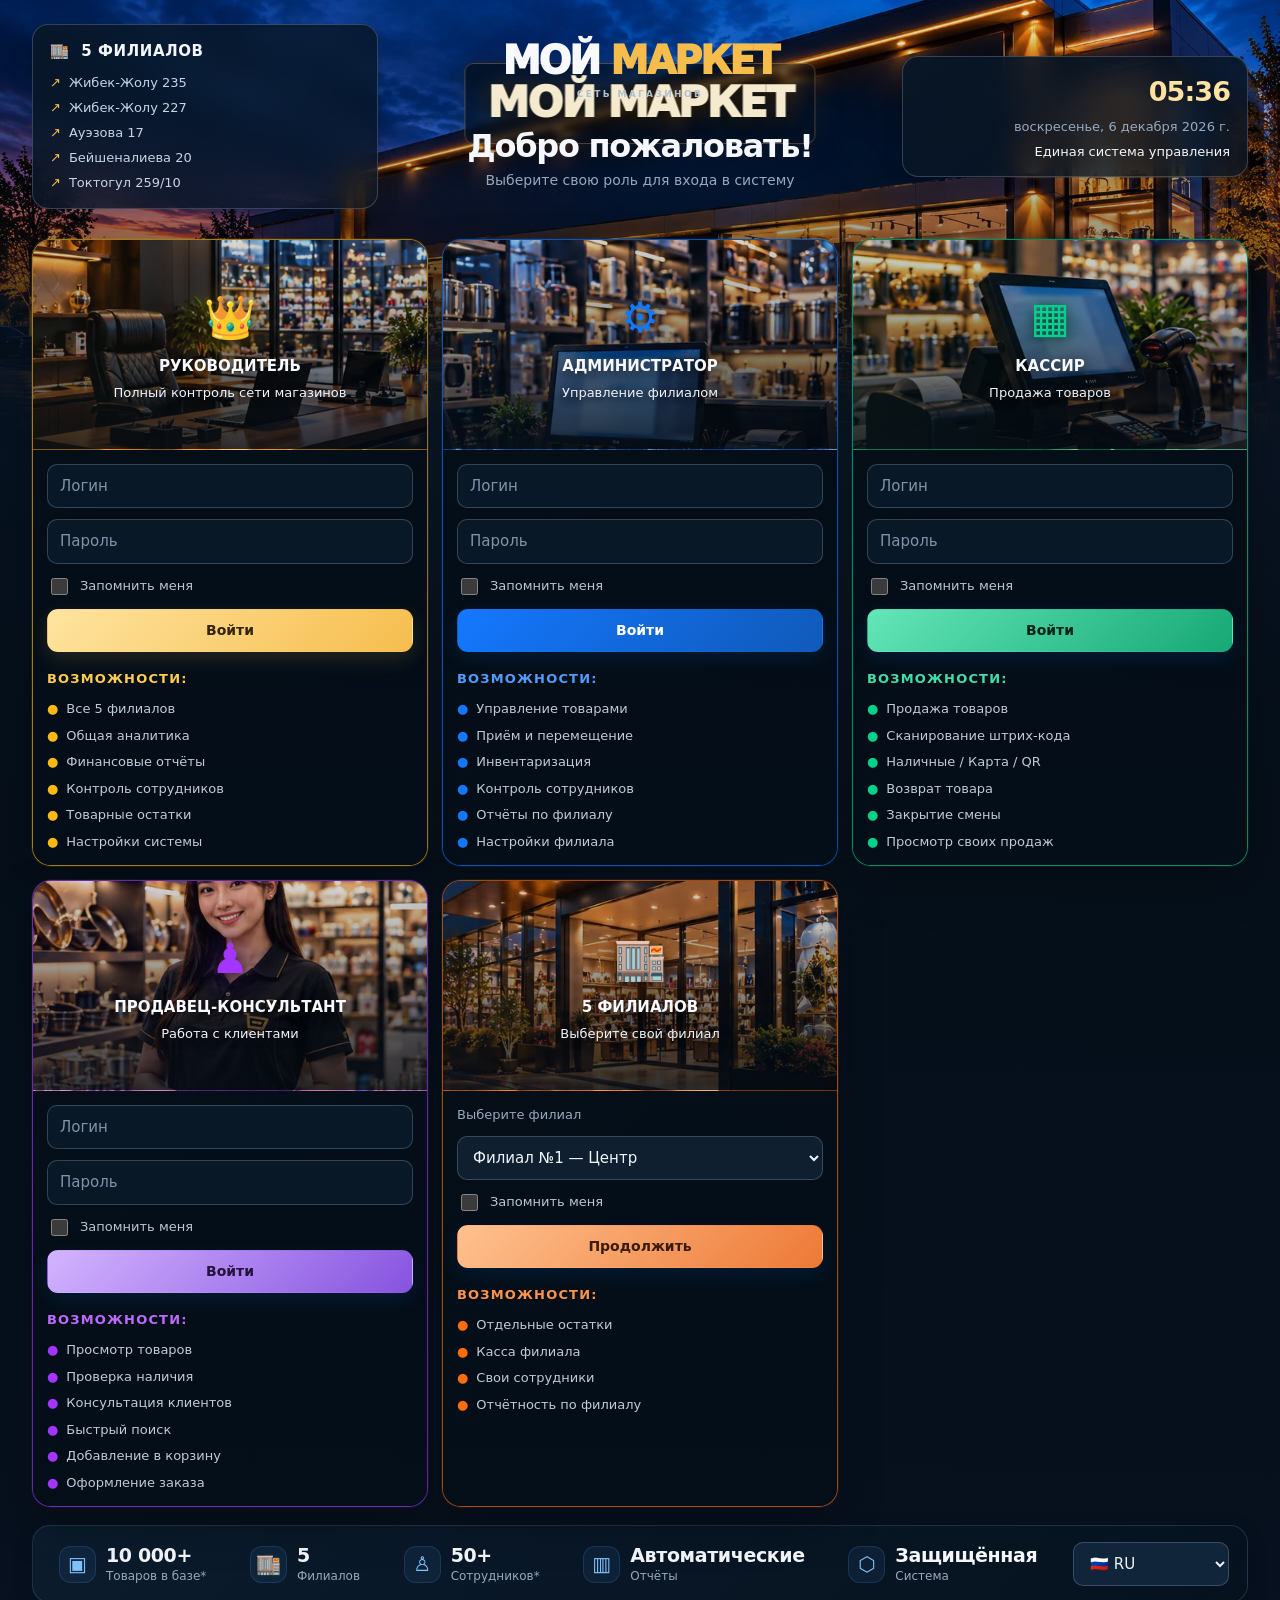
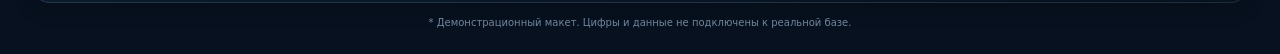
==== commit cc5a9fb4: "Add files via upload" ====
--- a/index.html
+++ b/index.html
@@ -6,6 +6,7 @@
 <meta name="theme-color" content="#071525">
 <title>МОЙ МАРКЕТ PRO — прототип</title>
 <link rel="stylesheet" href="./styles.css">
+<link rel="stylesheet" href="./readability.css">
 </head>
 <body>
 <div id="loginScreen" class="login-wrap">
@@ -39,6 +40,5 @@
 </div>
 <div id="toast" class="toast hidden" role="status"></div>
 <script src="./app.js"></script>
-<script src="./icons.js"></script>
 </body>
 </html>
--- a/readability.css
+++ b/readability.css
@@ -0,0 +1,148 @@
+/* МОЙ МАРКЕТ PRO — readability upgrade v1
+   Append this file's rules to the END of the existing styles.css.
+   It only improves typography and touch targets; it keeps the current theme and layout. */
+:root {
+  --readable-text: 15px;
+  --readable-muted: 13px;
+}
+
+html { -webkit-text-size-adjust: 100%; text-size-adjust: 100%; }
+body { font-size: var(--readable-text); line-height: 1.5; }
+.small { font-size: 13px; }
+.eyebrow { font-size: 12px; letter-spacing: .12em; }
+.muted { line-height: 1.5; }
+
+/* Login / role cards */
+.branch-glance strong { font-size: 15px; }
+.branch-list { font-size: 13px; line-height: 1.55; }
+.welcome h1 { font-size: clamp(25px, 2.5vw, 34px); line-height: 1.2; }
+.welcome > .muted { font-size: 14px; }
+.role-name { font-size: 15px; line-height: 1.25; }
+.role-desc { font-size: 13px; line-height: 1.45; }
+.role-icon { font-size: 42px; }
+.role-body { gap: 11px; }
+.field, .branch-select, .select, .search,
+.form-row input, .form-row select, .lang-select {
+  font-size: 15px;
+  line-height: 1.35;
+}
+.field, .branch-select, .select, .search,
+.form-row input, .form-row select, .lang-select {
+  min-height: 44px;
+}
+.remember { font-size: 13px; line-height: 1.4; gap: 9px; }
+.remember input { width: 17px; height: 17px; flex: 0 0 auto; }
+.btn { font-size: 14px; line-height: 1.35; min-height: 43px; padding: 11px 15px; }
+.feature-title { font-size: 13px; letter-spacing: .09em; }
+.features { font-size: 13px; line-height: 1.5; gap: 7px; }
+.features div { gap: 8px; align-items: flex-start; font-size: 13px; line-height: 1.5; }
+.features b { font-size: 13px; line-height: 1.5; }
+.login-footer { row-gap: 14px; }
+.footer-stat strong { font-size: 19px; line-height: 1.25; }
+.footer-stat span { font-size: 12px; line-height: 1.4; }
+
+/* Main app / navigation */
+.side-label { font-size: 11px; }
+.nav button { font-size: 14px; line-height: 1.4; padding: 12px; }
+.nav button .nav-ico { font-size: 19px; }
+.side-user strong { font-size: 13px; }
+.top-title { font-size: 19px; line-height: 1.3; }
+.topbar .muted.small { font-size: 12px; }
+.pill { font-size: 12px; line-height: 1.4; }
+.content { line-height: 1.5; }
+.page-head h1 { font-size: clamp(25px, 2.3vw, 35px); line-height: 1.2; }
+.page-head p { font-size: 14px; line-height: 1.5; }
+.metric-top { font-size: 13px; line-height: 1.45; }
+.metric-value { font-size: clamp(22px, 2.2vw, 30px); line-height: 1.2; }
+.trend, .metric-note { font-size: 12px; line-height: 1.45; }
+.panel-head { padding: 16px 18px; }
+.panel-head h3 { font-size: 15px; line-height: 1.35; }
+.panel-body { font-size: 14px; line-height: 1.6; }
+.panel-body p { font-size: 14px; line-height: 1.6; }
+th { font-size: 11px; line-height: 1.4; }
+td { font-size: 13px; line-height: 1.45; }
+.badge { font-size: 11px; line-height: 1.35; padding: 5px 8px; }
+.toolbar { gap: 10px; }
+.branch-row { font-size: 12px; line-height: 1.4; }
+.branch-val { font-size: 12px; }
+.summary-line { font-size: 13px; line-height: 1.5; }
+.summary-line strong { font-size: 13px; line-height: 1.45; }
+.notice { font-size: 13px; line-height: 1.6; }
+.empty-state { font-size: 14px; line-height: 1.6; }
+.cart-total { font-size: 21px; }
+.toast { font-size: 14px; line-height: 1.5; }
+
+/* Tablet and mobile: larger input text prevents tiny form controls on phones. */
+@media (max-width: 1000px) {
+  .nav button { font-size: 14px; }
+  .page-head p { font-size: 14px; }
+  .metric-top { font-size: 12px; }
+  .metric-note { font-size: 11.5px; }
+}
+
+@media (max-width: 620px) {
+  :root { --readable-text: 14px; }
+  .branch-glance strong { font-size: 15px; }
+  .branch-list { font-size: 12.5px; line-height: 1.5; }
+  .welcome h1 { font-size: 27px; }
+  .welcome > .muted { font-size: 14px; }
+
+  .role-card { grid-template-columns: 100px minmax(0, 1fr); }
+  .role-art { padding: 12px 6px; }
+  .role-icon { font-size: 32px; }
+  .role-name { font-size: 12px; line-height: 1.3; overflow-wrap: normal; }
+  .role-desc { font-size: 11.5px; line-height: 1.45; }
+  .role-body { gap: 10px; padding: 13px; }
+  .field, .branch-select, .select, .search,
+  .form-row input, .form-row select, .lang-select {
+    font-size: 16px !important;
+    min-height: 48px;
+    padding: 12px 13px;
+  }
+  .remember { font-size: 13px; gap: 9px; }
+  .remember input { width: 18px; height: 18px; }
+  .btn { font-size: 14px !important; min-height: 46px; padding: 12px 14px; }
+  .feature-title { font-size: 13px; margin-top: 4px; }
+  .features { gap: 7px; font-size: 13px; }
+  .features div { gap: 8px; font-size: 13px; line-height: 1.5; }
+  .features b { font-size: 13px; }
+
+  .footer-stat strong { font-size: 15px; }
+  .footer-stat span { font-size: 12px; }
+  .lang-select { font-size: 15px !important; }
+
+  .top-title { font-size: 15px; }
+  .topbar .muted.small { font-size: 11.5px; }
+  .top-actions .pill { font-size: 11px; }
+  .page-head h1 { font-size: 26px; }
+  .page-head p { font-size: 13px; }
+  .actions .btn, .actions .select { font-size: 13px !important; }
+  .metric { padding: 13px; }
+  .metric-top { font-size: 12px; }
+  .metric-value { font-size: 22px; }
+  .metric-note, .trend { font-size: 11.5px; }
+  .panel-head { padding: 13px; }
+  .panel-head h3 { font-size: 14px; }
+  .panel-body, .panel-body p { font-size: 13.5px; }
+  .toolbar .search, .toolbar .select, .search, .select { font-size: 14px !important; }
+  .branch-row { grid-template-columns: 76px minmax(0, 1fr) 68px; gap: 7px; font-size: 11px; }
+  .branch-val { font-size: 11px; }
+  .bar-label { font-size: 10px; }
+  .summary-line { font-size: 12.5px; }
+  .summary-line strong { font-size: 12.5px; }
+  .notice { font-size: 12.5px; }
+  td { font-size: 12.5px; }
+  th { font-size: 10.5px; }
+  .badge { font-size: 10.5px; }
+}
+
+@media (max-width: 380px) {
+  .role-card { grid-template-columns: 88px minmax(0, 1fr); }
+  .role-name { font-size: 11.5px; }
+  .role-desc { font-size: 11px; }
+  .role-body { padding: 10px; }
+  .features div { font-size: 12.5px; }
+  .metric-grid { gap: 7px; }
+  .metric { padding: 10px; }
+  .metric-value { font-size: 20px; }
+}
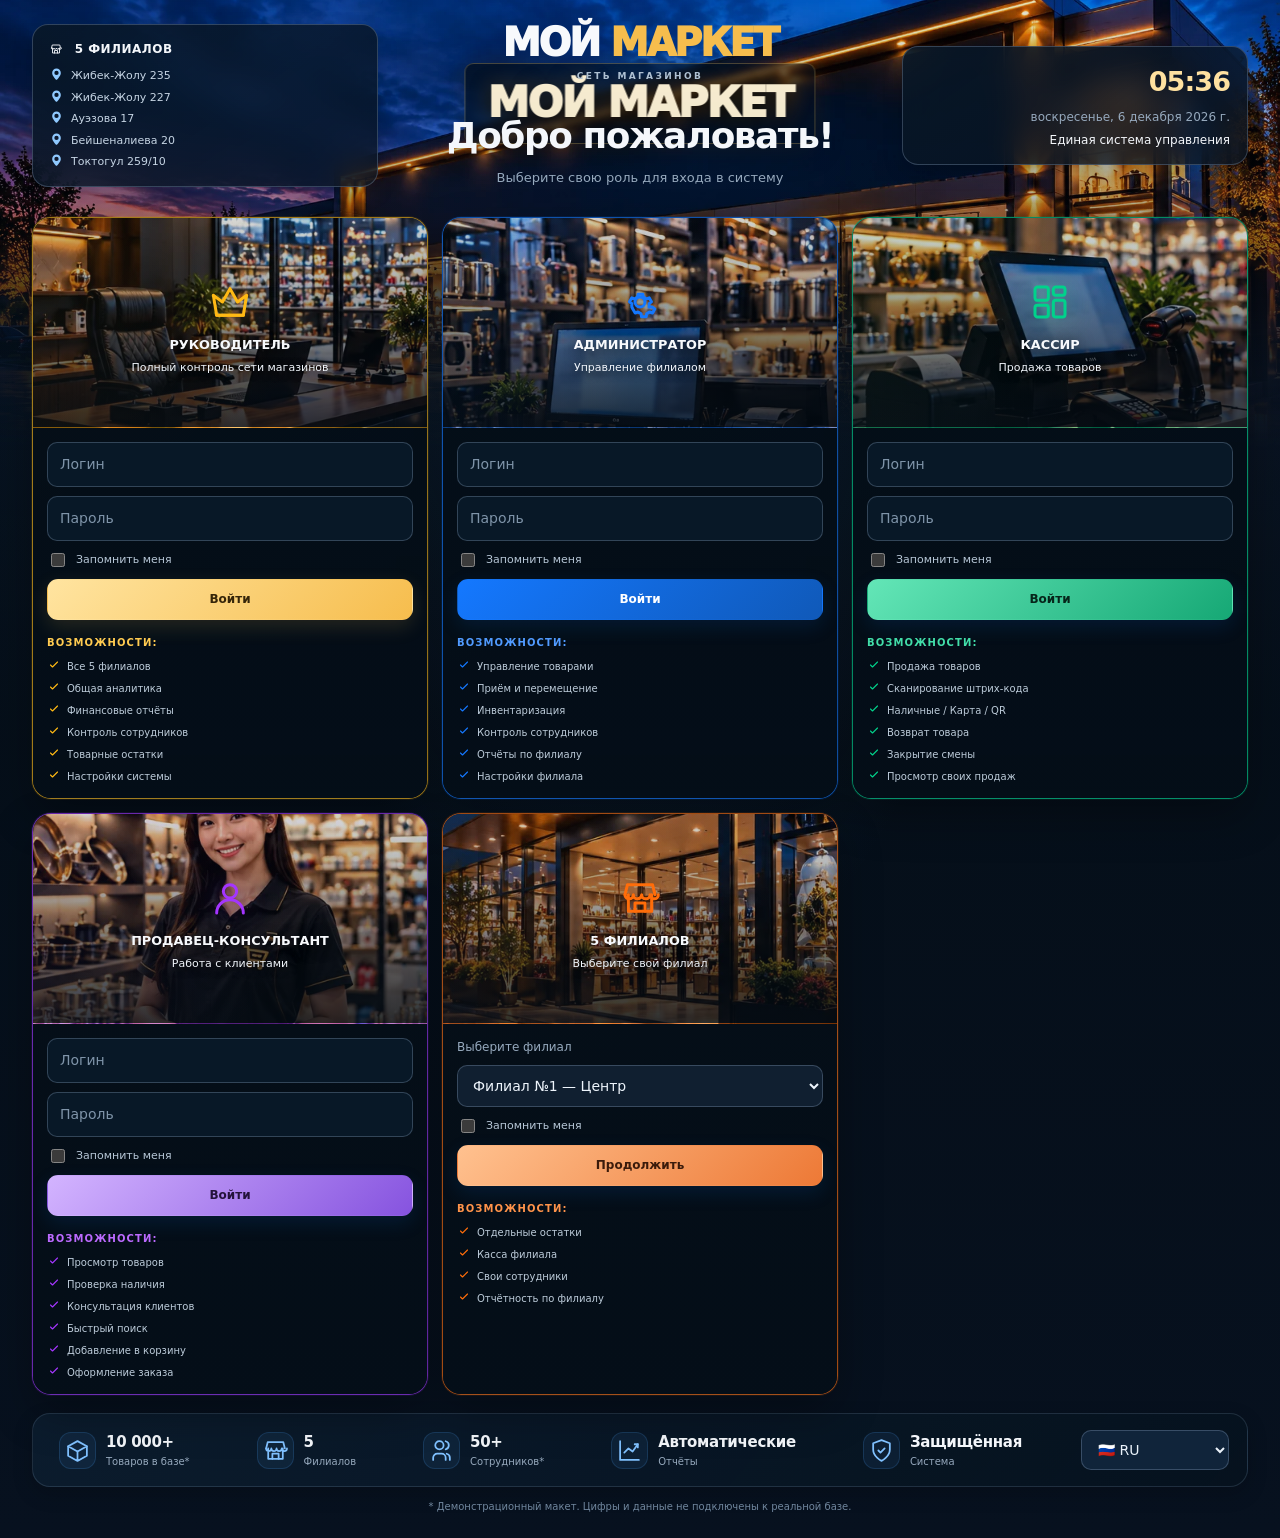
==== commit d91a831b: "Add files via upload" ====
--- a/index.html
+++ b/index.html
@@ -6,7 +6,6 @@
 <meta name="theme-color" content="#071525">
 <title>МОЙ МАРКЕТ PRO — прототип</title>
 <link rel="stylesheet" href="./styles.css">
-<link rel="stylesheet" href="./readability.css">
 </head>
 <body>
 <div id="loginScreen" class="login-wrap">
@@ -40,5 +39,6 @@
 </div>
 <div id="toast" class="toast hidden" role="status"></div>
 <script src="./app.js"></script>
+<script src="./icons.js"></script>
 </body>
 </html>
